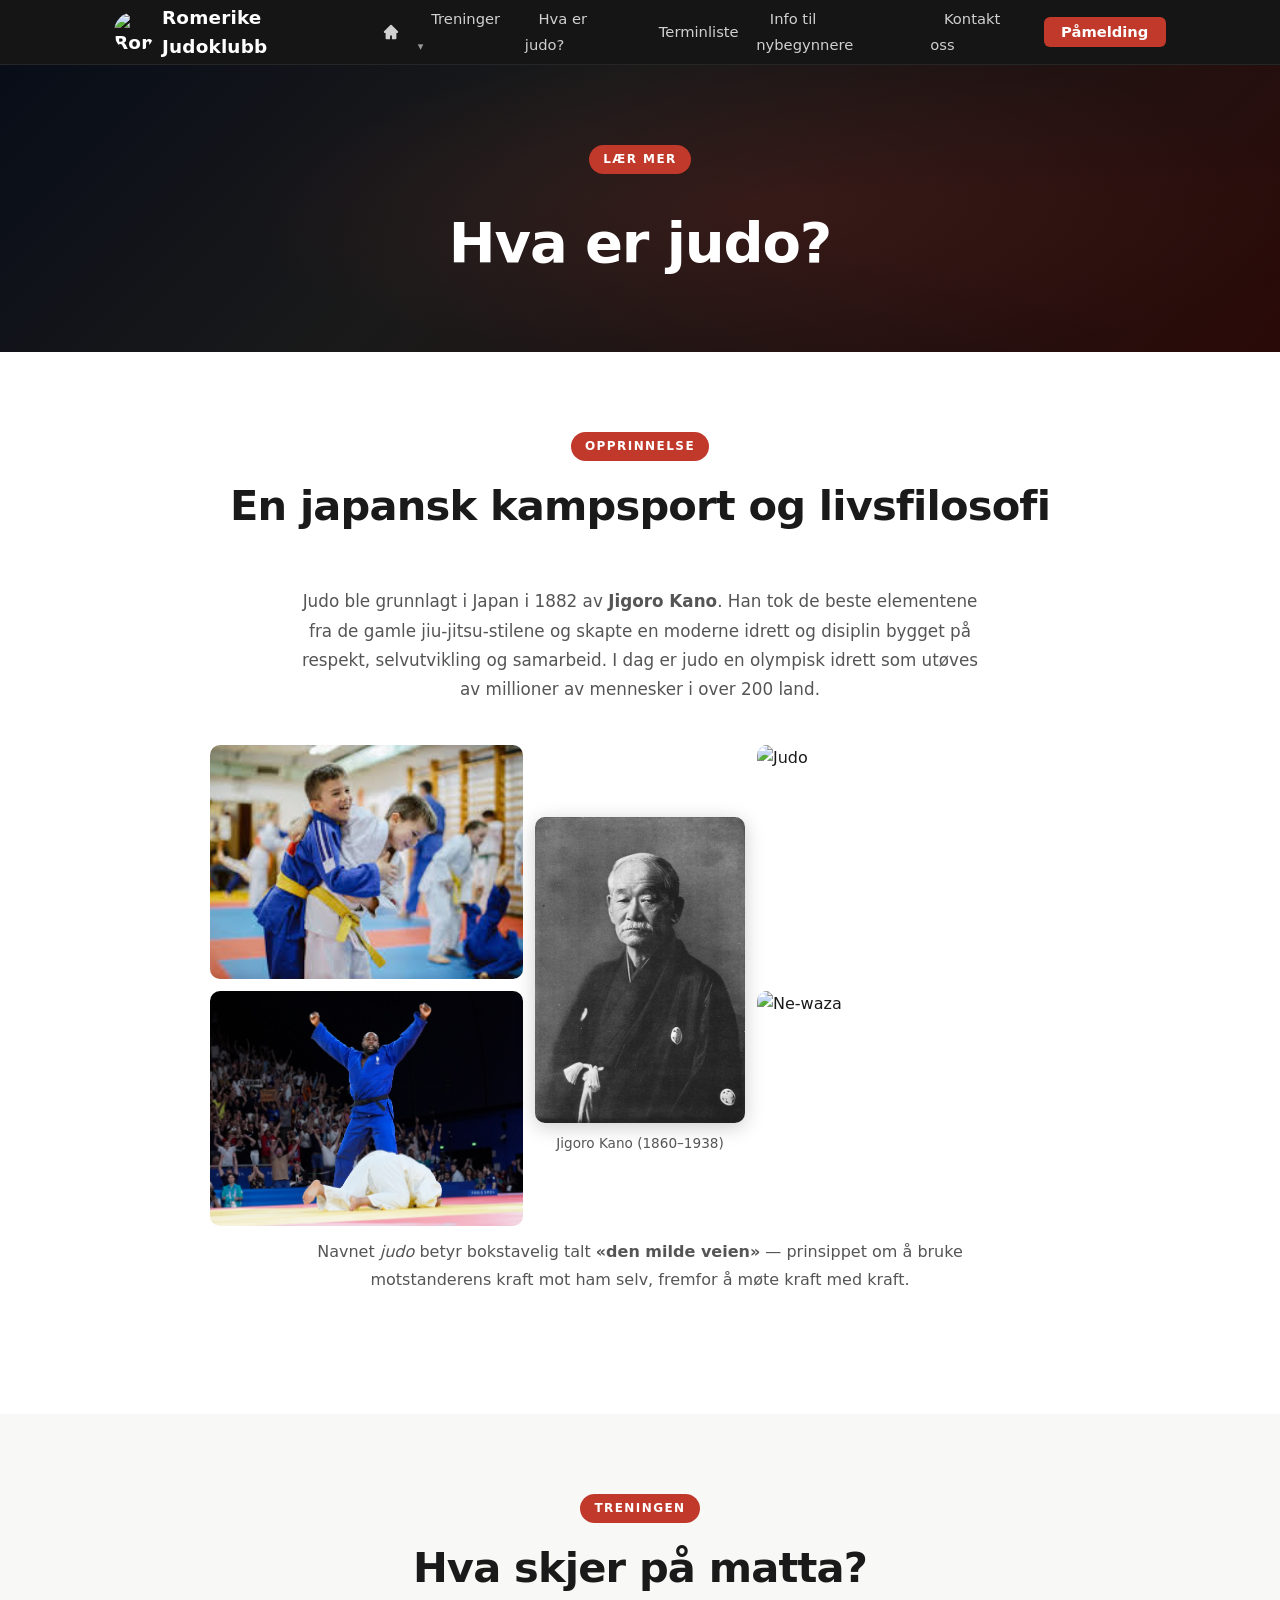
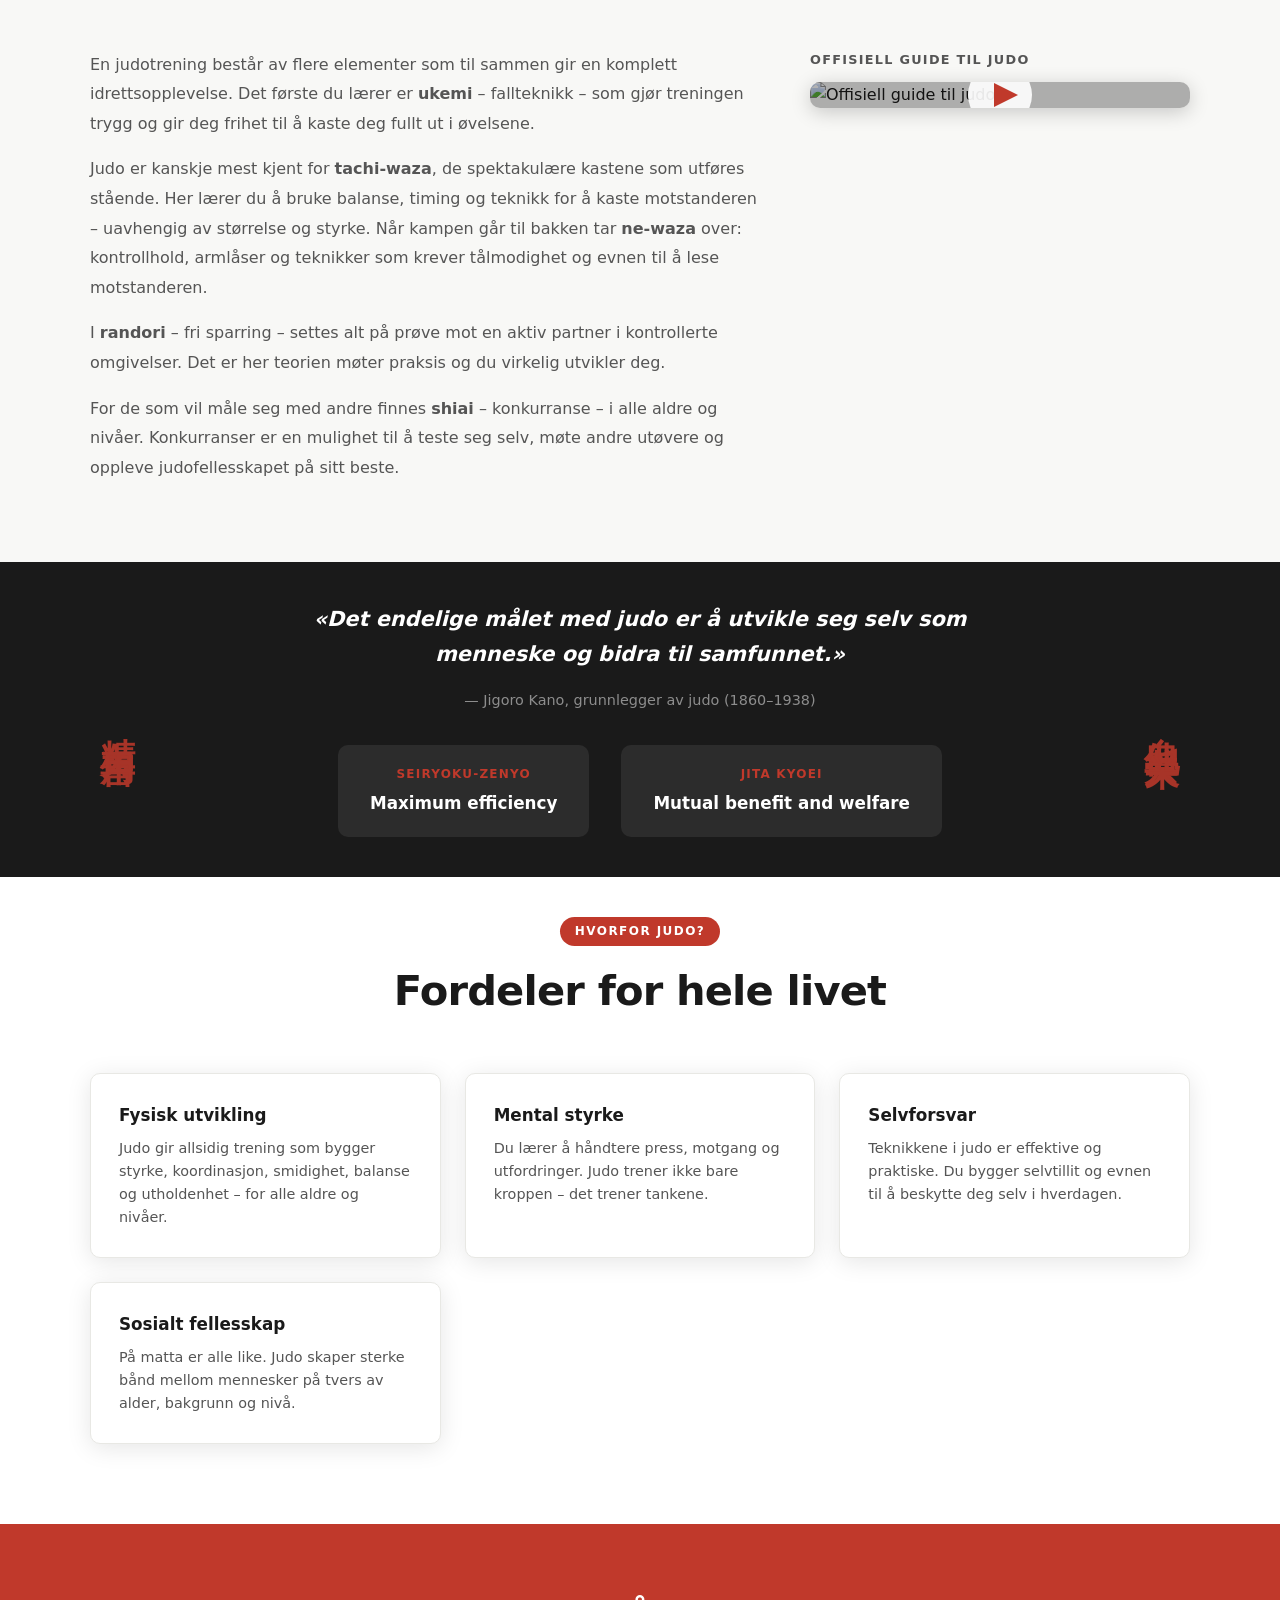
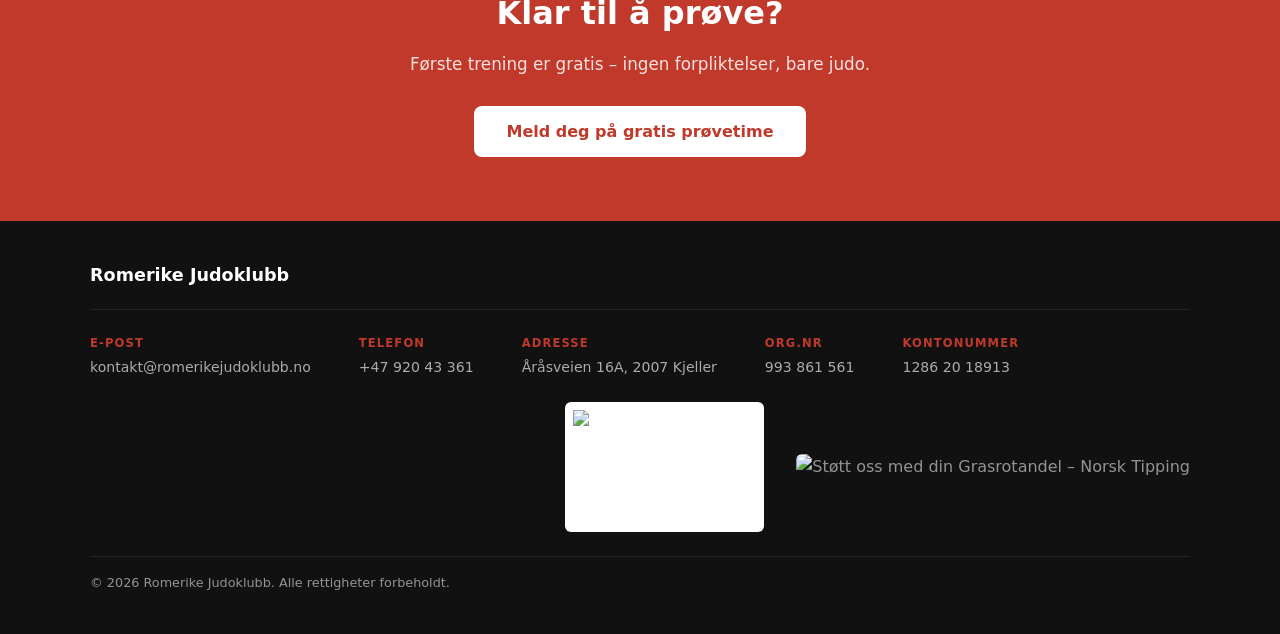
==== hva-er-judo.html @ 1fd44528 "Fjern Medlemsinfo-fane, omdøp Partioversikt til Våre partier, omdøp Shop til Info til nybegynnere" ====
<!DOCTYPE html>
<html lang="no">
<head>
  <meta charset="UTF-8" />
  <meta name="viewport" content="width=device-width, initial-scale=1.0" />
  <title>Hva er judo? – Romerike Judoklubb</title>
  <link rel="stylesheet" href="style.css" />
  <link rel="icon" href="pictures/logo.webp" type="image/webp">
  <style>
    /* ── Founder photo gallery ── */
    .founder-gallery {
      display: flex;
      gap: 12px;
      align-items: center;
      justify-content: center;
      max-width: 860px;
      margin: 0 auto 12px;
    }

    .founder-side {
      display: flex;
      flex-direction: column;
      gap: 12px;
      flex: 1;
    }

    .founder-side img {
      width: 100%;
      border-radius: var(--radius);
      object-fit: cover;
      aspect-ratio: 4/3;
      display: block;
    }

    .founder-center {
      flex: 0 0 210px;
      text-align: center;
      margin: 0;
    }

    .founder-center img {
      width: 100%;
      border-radius: var(--radius);
      box-shadow: 0 4px 20px rgba(0,0,0,0.2);
      object-fit: cover;
      display: block;
    }

    .founder-center figcaption {
      margin-top: 0.6rem;
      font-size: 0.85rem;
      color: var(--grey);
    }

    .founder-bottom {
      text-align: center;
      max-width: 860px;
      margin: 0 auto 2.5rem;
    }

    .founder-bottom img {
      width: calc(50% - 6px);
      border-radius: var(--radius);
      object-fit: cover;
      aspect-ratio: 4/3;
    }

    .founder-kano-mobile {
      display: none;
    }

    @media (max-width: 600px) {
      .founder-gallery { flex-wrap: nowrap; gap: 8px; }
      .founder-center { display: none; }
      .founder-side { flex: 1; }
      .founder-side img { aspect-ratio: 1; }
      .founder-bottom img { width: 100%; }
      .founder-kano-mobile {
        display: block;
        text-align: center;
        margin: 1.5rem auto 0;
        max-width: 260px;
      }
      .founder-kano-mobile img {
        width: 100%;
        border-radius: var(--radius);
        box-shadow: 0 4px 20px rgba(0,0,0,0.2);
        object-fit: cover;
        display: block;
      }
      .founder-kano-mobile figcaption {
        margin-top: 0.6rem;
        font-size: 0.85rem;
        color: var(--grey);
      }
    }

    /* ── Training text + video split ── */
    .training-text-split {
      display: flex;
      gap: 3rem;
      align-items: flex-start;
    }

    .training-text p {
      color: var(--grey);
      font-size: 1rem;
      line-height: 1.85;
      margin-bottom: 1rem;
    }

    .training-text p:last-child { margin-bottom: 0; }

    .training-video {
      flex: 0 0 380px;
    }

    .training-video-label {
      font-size: 0.8rem;
      font-weight: 700;
      text-transform: uppercase;
      letter-spacing: 0.1em;
      color: var(--grey);
      margin-bottom: 0.75rem;
    }

    @media (max-width: 800px) {
      .training-text-split { flex-direction: column; }
      .training-video { flex: 0 0 auto; width: 100%; }
    }

    /* ── Etymology block ── */
    .etymology {
      display: flex;
      gap: 2rem;
      justify-content: center;
      flex-wrap: wrap;
      margin: 2.5rem 0;
    }

    .etymology-card {
      background: var(--dark);
      color: var(--white);
      border-radius: var(--radius);
      padding: 2rem 2.5rem;
      text-align: center;
      flex: 1;
      min-width: 200px;
      max-width: 260px;
    }

    .etymology-kanji {
      font-size: 3.5rem;
      font-weight: 900;
      color: var(--red);
      line-height: 1;
      margin-bottom: 0.5rem;
    }

    .etymology-word {
      font-size: 1.2rem;
      font-weight: 700;
      margin-bottom: 0.25rem;
    }

    .etymology-meaning {
      color: rgba(255,255,255,0.6);
      font-size: 0.9rem;
    }

    /* ── Values grid ── */
    .values-grid {
      display: grid;
      grid-template-columns: repeat(auto-fill, minmax(200px, 1fr));
      gap: 1.25rem;
    }

    .value-card {
      background: rgba(255,255,255,0.05);
      border: 1px solid rgba(255,255,255,0.08);
      border-radius: var(--radius);
      padding: 1.5rem;
      text-align: center;
    }

    .value-icon {
      font-size: 2rem;
      margin-bottom: 0.75rem;
    }

    .value-name {
      font-size: 1rem;
      font-weight: 700;
      color: var(--white);
      margin-bottom: 0.3rem;
    }

    .value-desc {
      font-size: 0.82rem;
      color: rgba(255,255,255,0.55);
      line-height: 1.5;
    }

    /* ── Training blocks ── */
    .training-grid {
      display: grid;
      grid-template-columns: repeat(auto-fill, minmax(260px, 1fr));
      gap: 1.5rem;
    }

    .training-card {
      background: var(--white);
      border: 1px solid var(--light-grey);
      border-radius: var(--radius);
      box-shadow: var(--shadow);
      padding: 1.75rem;
    }

    .training-card h3 {
      font-size: 1.05rem;
      font-weight: 800;
      margin-bottom: 0.5rem;
      color: var(--dark);
    }

    .training-card p {
      font-size: 0.9rem;
      color: var(--grey);
      line-height: 1.6;
    }

    .training-label {
      display: inline-block;
      background: var(--red);
      color: white;
      font-size: 0.7rem;
      font-weight: 700;
      padding: 0.15rem 0.6rem;
      border-radius: 20px;
      margin-bottom: 0.75rem;
      letter-spacing: 0.05em;
      text-transform: uppercase;
    }

    /* ── Founder quote ── */
    .founder-quote {
      max-width: 720px;
      margin: 0 auto;
      text-align: center;
    }

    .founder-quote blockquote {
      font-size: 1.3rem;
      font-weight: 600;
      line-height: 1.65;
      color: var(--white);
      margin-bottom: 1rem;
      font-style: italic;
    }

    .founder-quote cite {
      color: rgba(255,255,255,0.5);
      font-size: 0.9rem;
      font-style: normal;
    }

    /* ── CTA strip ── */
    .cta-strip {
      text-align: center;
      padding: 4rem 1.5rem;
      background: var(--red);
    }

    .cta-strip h2 {
      color: var(--white);
      font-size: 2rem;
      margin-bottom: 0.75rem;
    }

    .cta-strip p {
      color: rgba(255,255,255,0.85);
      margin-bottom: 1.75rem;
      font-size: 1.05rem;
    }

    .btn-white {
      background: var(--white);
      color: var(--red);
      font-weight: 700;
      padding: 0.8rem 2rem;
      border-radius: 8px;
      font-size: 1rem;
      display: inline-block;
      transition: opacity 0.2s;
    }

    .btn-white:hover { opacity: 0.9; }

    @media (max-width: 480px) {
      .values-grid { grid-template-columns: 1fr 1fr; }
      .training-grid { grid-template-columns: 1fr; }
      .etymology-card { max-width: 100%; }
      .founder-quote blockquote { font-size: 1.1rem; }
    }
  </style>
</head>
<body>

  <!-- NAVIGATION -->
  <nav id="navbar">
    <div class="nav-inner">
      <a class="logo" href="index.html">
        <img src="pictures/logo.webp" alt="Romerike Judoklubb" class="logo-img" />
        Romerike Judoklubb
      </a>
      <button class="burger" id="burger" aria-label="Meny">&#9776;</button>
      <ul class="nav-links" id="nav-links">
        <li><a href="index.html" class="nav-home" aria-label="Hjem"><svg xmlns="http://www.w3.org/2000/svg" width="18" height="18" viewBox="0 0 20 20" fill="currentColor" aria-hidden="true"><path d="M10.707 2.293a1 1 0 0 0-1.414 0l-7 7A1 1 0 0 0 3 11h1v6a1 1 0 0 0 1 1h4v-4h2v4h4a1 1 0 0 0 1-1v-6h1a1 1 0 0 0 .707-1.707l-7-7z"/></svg><span class="nav-home-text">Hjem</span></a></li>
        <li class="dropdown">
          <a href="index.html#treninger" class="dropdown-toggle">Treninger <span class="dropdown-arrow">▾</span></a>
          <ul class="dropdown-menu">
            <li><a href="index.html#treninger">Timeplan</a></li>
            <li><a href="kurs.html">Våre partier</a></li>
            <li><a href="team.html">Våre trenere</a></li>
          </ul>
        </li>
        <li><a href="hva-er-judo.html">Hva er judo?</a></li>
        <li><a href="kalender.html">Terminliste</a></li>
        <li><a href="shop.html">Info til nybegynnere</a></li>
        <li><a href="index.html#kontakt">Kontakt oss</a></li>
        <li><a href="https://www.minidrett.no/medlemskap/20443" target="_blank" rel="noopener" class="btn-nav">Påmelding</a></li>
      </ul>
    </div>
  </nav>

  <!-- PAGE HEADER -->
  <div class="page-header">
    <span class="label">Lær mer</span>
    <h1>Hva er judo?</h1>
  </div>

  <!-- INTRO -->
  <section class="section">
    <div class="container">
      <div class="section-header">
        <span class="label">Opprinnelse</span>
        <h2>En japansk kampsport og livsfilosofi</h2>
      </div>
      <p style="max-width:680px;margin:0 auto 2.5rem;text-align:center;color:var(--grey);font-size:1.05rem;line-height:1.75">
        Judo ble grunnlagt i Japan i 1882 av <strong>Jigoro Kano</strong>. Han tok de beste elementene fra de gamle jiu-jitsu-stilene og skapte en moderne idrett og disiplin bygget på respekt, selvutvikling og samarbeid. I dag er judo en olympisk idrett som utøves av millioner av mennesker i over 200 land.
      </p>
      <div class="founder-gallery">
        <div class="founder-side">
          <img src="pictures/kids judo.jpg" alt="Kids judo" />
          <img src="pictures/Riner celebrating.jpg" alt="Riner celebrating" />
        </div>
        <figure class="founder-center">
          <img src="pictures/Portrait_of_late_Mr._Kano.jpg" alt="Jigoro Kano" />
          <figcaption>Jigoro Kano (1860–1938)</figcaption>
        </figure>
        <div class="founder-side">
          <img src="pictures/original.jpg" alt="Judo" />
          <img src="pictures/woman newaza.jpg" alt="Ne-waza" />
        </div>
      </div>


      <p style="max-width:680px;margin:0 auto 2.5rem;text-align:center;color:var(--grey);line-height:1.75">
        Navnet <em>judo</em> betyr bokstavelig talt <strong>«den milde veien»</strong> — prinsippet om å bruke motstanderens kraft mot ham selv, fremfor å møte kraft med kraft.
      </p>

      <figure class="founder-kano-mobile">
        <img src="pictures/Portrait_of_late_Mr._Kano.jpg" alt="Jigoro Kano" />
        <figcaption>Jigoro Kano (1860–1938)</figcaption>
      </figure>

    </div>
  </section>

  <!-- WHAT HAPPENS IN TRAINING -->
  <section class="section" style="background:var(--off-white,#f8f8f8)">
    <div class="container">
      <div class="section-header">
        <span class="label">Treningen</span>
        <h2>Hva skjer på matta?</h2>
      </div>
      <div class="training-text-split">
        <div class="training-text">
          <p>En judotrening består av flere elementer som til sammen gir en komplett idrettsopplevelse. Det første du lærer er <strong>ukemi</strong> – fallteknikk – som gjør treningen trygg og gir deg frihet til å kaste deg fullt ut i øvelsene.</p>
          <p>Judo er kanskje mest kjent for <strong>tachi-waza</strong>, de spektakulære kastene som utføres stående. Her lærer du å bruke balanse, timing og teknikk for å kaste motstanderen – uavhengig av størrelse og styrke. Når kampen går til bakken tar <strong>ne-waza</strong> over: kontrollhold, armlåser og teknikker som krever tålmodighet og evnen til å lese motstanderen.</p>
          <p>I <strong>randori</strong> – fri sparring – settes alt på prøve mot en aktiv partner i kontrollerte omgivelser. Det er her teorien møter praksis og du virkelig utvikler deg.</p>
          <p>For de som vil måle seg med andre finnes <strong>shiai</strong> – konkurranse – i alle aldre og nivåer. Konkurranser er en mulighet til å teste seg selv, møte andre utøvere og oppleve judofellesskapet på sitt beste.</p>
        </div>
        <div class="training-video">
          <p class="training-video-label">Offisiell guide til judo</p>
          <a href="https://youtu.be/pgfKasoI5yc?si=udXyjwF_jrz9IgHr" target="_blank" rel="noopener"
             style="display:block;position:relative;border-radius:var(--radius);overflow:hidden;box-shadow:0 4px 20px rgba(0,0,0,0.2);">
            <img src="https://img.youtube.com/vi/pgfKasoI5yc/maxresdefault.jpg" alt="Offisiell guide til judo"
                 style="width:100%;display:block;" />
            <span style="position:absolute;inset:0;display:flex;align-items:center;justify-content:center;background:rgba(0,0,0,0.3);">
              <svg width="64" height="64" viewBox="0 0 64 64" fill="none" xmlns="http://www.w3.org/2000/svg">
                <circle cx="32" cy="32" r="32" fill="rgba(255,255,255,0.9)"/>
                <polygon points="26,20 50,32 26,44" fill="#c0392b"/>
              </svg>
            </span>
          </a>
        </div>
      </div>
    </div>
  </section>


  <!-- FOUNDER QUOTE -->
  <section class="section" style="padding: 2.5rem 1.5rem; background: var(--dark);">
    <div class="container">
      <div style="display:flex;align-items:center;gap:2.5rem;justify-content:center;">
        <div style="writing-mode:vertical-rl;font-size:2.2rem;font-weight:900;color:var(--red);letter-spacing:0.15em;opacity:0.85;">精力善用</div>
        <div class="founder-quote">
          <blockquote>
            «Det endelige målet med judo er å utvikle seg selv som menneske og bidra til samfunnet.»
          </blockquote>
          <cite>— Jigoro Kano, grunnlegger av judo (1860–1938)</cite>
          <div style="display:flex;gap:2rem;justify-content:center;flex-wrap:wrap;margin-top:2rem;">
            <div style="background:rgba(255,255,255,0.08);border-radius:var(--radius);padding:1.25rem 2rem;text-align:center;">
              <div style="color:var(--red);font-size:0.75rem;font-weight:700;text-transform:uppercase;letter-spacing:0.1em;margin-bottom:0.4rem;">Seiryoku-Zenyo</div>
              <div style="color:var(--white);font-size:1.05rem;font-weight:700;">Maximum efficiency</div>
            </div>
            <div style="background:rgba(255,255,255,0.08);border-radius:var(--radius);padding:1.25rem 2rem;text-align:center;">
              <div style="color:var(--red);font-size:0.75rem;font-weight:700;text-transform:uppercase;letter-spacing:0.1em;margin-bottom:0.4rem;">Jita Kyoei</div>
              <div style="color:var(--white);font-size:1.05rem;font-weight:700;">Mutual benefit and welfare</div>
            </div>
          </div>
        </div>
        <div style="writing-mode:vertical-lr;font-size:2.2rem;font-weight:900;color:var(--red);letter-spacing:0.15em;opacity:0.85;">自他共栄</div>
      </div>
    </div>
  </section>

  <!-- BENEFITS -->
  <section class="section" style="padding-top: 2.5rem;">
    <div class="container">
      <div class="section-header">
        <span class="label">Hvorfor judo?</span>
        <h2>Fordeler for hele livet</h2>
      </div>
      <div class="training-grid">
        <div class="training-card">
          <h3>Fysisk utvikling</h3>
          <p>Judo gir allsidig trening som bygger styrke, koordinasjon, smidighet, balanse og utholdenhet – for alle aldre og nivåer.</p>
        </div>
        <div class="training-card">
          <h3>Mental styrke</h3>
          <p>Du lærer å håndtere press, motgang og utfordringer. Judo trener ikke bare kroppen – det trener tankene.</p>
        </div>
        <div class="training-card">
          <h3>Selvforsvar</h3>
          <p>Teknikkene i judo er effektive og praktiske. Du bygger selvtillit og evnen til å beskytte deg selv i hverdagen.</p>
        </div>
        <div class="training-card">
          <h3>Sosialt fellesskap</h3>
          <p>På matta er alle like. Judo skaper sterke bånd mellom mennesker på tvers av alder, bakgrunn og nivå.</p>
        </div>
      </div>
    </div>
  </section>

  <!-- CTA -->
  <div class="cta-strip">
    <h2>Klar til å prøve?</h2>
    <p>Første trening er gratis – ingen forpliktelser, bare judo.</p>
    <a href="signup.html" class="btn-white">Meld deg på gratis prøvetime</a>
  </div>

  <!-- FOOTER -->
  <footer>
    <div class="container footer-inner">
      <div class="footer-top">
        <div class="footer-logo">Romerike Judoklubb</div>
      </div>
      <div class="footer-contact">
        <div class="footer-contact-item">
          <span class="footer-contact-label">E-post</span>
          <a href="mailto:kontakt@romerikejudoklubb.no">kontakt@romerikejudoklubb.no</a>
        </div>
        <div class="footer-contact-item">
          <span class="footer-contact-label">Telefon</span>
          <a href="tel:+4792043361">+47 920 43 361</a>
        </div>
        <div class="footer-contact-item">
          <span class="footer-contact-label">Adresse</span>
          <span>Åråsveien 16A, 2007 Kjeller</span>
        </div>
        <div class="footer-contact-item">
          <span class="footer-contact-label">Org.nr</span>
          <span>993 861 561</span>
        </div>
        <div class="footer-contact-item">
          <span class="footer-contact-label">Kontonummer</span>
          <span>1286 20 18913</span>
        </div>
      </div>
      <div class="footer-logos">
        <a href="https://www.judo.no/" target="_blank" rel="noopener">
          <img src="pictures/NJF-logo.jpg" alt="Norges Judo Forbund" class="footer-njf-logo" />
        </a>
        <a href="https://www.norsk-tipping.no/grasrotandelen/din-mottaker/993861561" target="_blank" rel="noopener" class="footer-grasrot">
          <img src="pictures/Grasrot+Plakat+Liggende.webp" alt="Støtt oss med din Grasrotandel – Norsk Tipping" />
        </a>
      </div>
      <p class="footer-copy">&copy; 2026 Romerike Judoklubb. Alle rettigheter forbeholdt.</p>
    </div>
  </footer>

  <script src="script.js"></script>
</body>
</html>
---- style.css ----
/* ===== RESET & BASE ===== */
*, *::before, *::after { box-sizing: border-box; margin: 0; padding: 0; }

:root {
  --red:    #c0392b;
  --red-dk: #96281b;
  --white:  #ffffff;
  --off-white: #f8f8f6;
  --dark:   #1a1a1a;
  --dark2:  #111111;
  --grey:   #555555;
  --light-grey: #e8e8e4;
  --radius: 10px;
  --shadow: 0 4px 24px rgba(0,0,0,0.10);
}

html {
  scroll-behavior: smooth;
  overflow-x: clip;
  width: 100%;
}

body {
  font-family: 'Segoe UI', system-ui, sans-serif;
  color: var(--dark);
  background: var(--white);
  line-height: 1.6;
  overflow-x: clip;
  width: 100%;
}

a { color: inherit; text-decoration: none; }
img { max-width: 100%; }

/* ===== NAVBAR ===== */
#navbar {
  position: sticky;
  top: 0;
  z-index: 100;
  background: rgba(17, 17, 17, 0.98);
  border-bottom: 1px solid rgba(255,255,255,0.07);
}

.nav-inner {
  max-width: 1100px; margin: 0 auto;
  display: flex; align-items: center; justify-content: space-between;
  padding: 0 1.5rem; height: 64px;
}

.logo {
  color: var(--white); font-weight: 700; font-size: 1.15rem;
  display: flex; align-items: center; gap: 0.5rem;
  letter-spacing: 0.01em;
}

.logo-icon { color: var(--red); font-size: 0.7rem; }

.logo-img { height: 40px; width: 40px; object-fit: contain; border-radius: 50%; }

.nav-links {
  display: flex; align-items: center; gap: 0.25rem;
  list-style: none;
}

.nav-links a {
  color: rgba(255,255,255,0.8); padding: 0.4rem 0.85rem;
  border-radius: 6px; font-size: 0.92rem; transition: color 0.2s;
}

.nav-links a:hover { color: var(--white); }

.dropdown { position: relative; }

.dropdown-arrow { font-size: 0.7rem; opacity: 0.7; }

.dropdown-menu {
  display: none;
  position: absolute;
  top: 100%;
  left: 0;
  background: rgba(17,17,17,0.98);
  border: 1px solid rgba(255,255,255,0.08);
  border-radius: 8px;
  padding: 0.4rem 0;
  padding-top: 12px;
  min-width: 160px;
  list-style: none;
  z-index: 200;
  box-shadow: 0 8px 24px rgba(0,0,0,0.4);
}

.dropdown:hover .dropdown-menu { display: block; }

.dropdown-menu a {
  display: block;
  padding: 0.5rem 1rem;
  color: rgba(255,255,255,0.8);
  font-size: 0.9rem;
  white-space: nowrap;
  border-radius: 0;
}

.dropdown-menu a:hover {
  color: var(--white);
  background: rgba(255,255,255,0.06);
}

.nav-home { display: flex !important; align-items: center; gap: 0.4rem; }
.nav-home svg { flex-shrink: 0; }
.nav-home-text { display: none; }

.btn-nav {
  background: var(--red) !important; color: var(--white) !important;
  padding: 0.4rem 1.1rem !important; border-radius: 6px !important;
  font-weight: 600 !important;
}

.btn-nav:hover { background: var(--red-dk) !important; }

.burger {
  display: none; background: none; border: none;
  color: white; font-size: 1.5rem; cursor: pointer;
}

/* ===== BUTTONS ===== */
.btn {
  display: inline-block; padding: 0.75rem 1.8rem;
  border-radius: 8px; font-weight: 600; font-size: 1rem;
  cursor: pointer; transition: all 0.2s;
}

.btn-primary {
  background: var(--red); color: var(--white);
}
.btn-primary:hover { background: var(--red-dk); transform: translateY(-1px); }

.btn-outline {
  background: transparent; color: var(--white);
  border: 2px solid rgba(255,255,255,0.7);
}
.btn-outline:hover { border-color: white; background: rgba(255,255,255,0.08); }

.btn-outline-red {
  background: transparent; color: var(--red);
  border: 2px solid var(--red);
}
.btn-outline-red:hover { background: var(--red); color: var(--white); }

/* ===== HERO ===== */
#hero {
  position: relative;
  min-height: 100vh;
  display: flex; align-items: center; justify-content: center;
  background: #080d18;
  overflow: hidden;
}

.hero-bg {
  position: absolute; inset: 0;
  width: 100%; height: 100%;
  object-fit: cover; object-position: center top;
  z-index: 0;
}

.hero-overlay {
  position: absolute; inset: 0;
  background: linear-gradient(to bottom, rgba(0,0,0,0.35) 0%, rgba(0,0,0,0.6) 100%);
  z-index: 1;
}

.hero-content {
  position: relative; z-index: 3;
  text-align: center;
  padding: 2rem 1.5rem;
  max-width: 700px;
}

.hero-sub {
  color: var(--red); font-size: 0.95rem; font-weight: 600;
  letter-spacing: 0.15em; text-transform: uppercase; margin-bottom: 0.75rem;
}

.hero-content h1 {
  font-size: clamp(2.8rem, 7vw, 5.5rem);
  font-weight: 900; color: var(--white);
  line-height: 1.05; margin-bottom: 1.25rem;
  letter-spacing: -0.02em;
}

.hero-desc {
  color: rgba(255,255,255,0.75); font-size: 1.1rem;
  margin-bottom: 2.25rem; line-height: 1.7;
}

.hero-btns { display: flex; gap: 1rem; justify-content: center; flex-wrap: wrap; }

.hero-scroll {
  position: absolute; bottom: 2rem; left: 50%; transform: translateX(-50%);
  color: rgba(255,255,255,0.3); font-size: 1.4rem;
  animation: bounce 2s infinite;
}

@keyframes bounce {
  0%, 100% { transform: translateX(-50%) translateY(0); }
  50% { transform: translateX(-50%) translateY(8px); }
}

/* ===== SECTION BASE ===== */
.section { padding: 5rem 1.5rem; }
.section-dark { background: var(--off-white); }

.container { max-width: 1100px; margin: 0 auto; }
.container-wide { max-width: 1400px; margin: 0 auto; }

.section-header {
  text-align: center; margin-bottom: 3rem;
}

.label {
  display: inline-block;
  background: var(--red); color: white;
  font-size: 0.75rem; font-weight: 700;
  letter-spacing: 0.12em; text-transform: uppercase;
  padding: 0.3rem 0.9rem; border-radius: 20px;
  margin-bottom: 0.75rem;
}

.section-header h2 {
  font-size: clamp(1.8rem, 4vw, 2.6rem);
  font-weight: 800; letter-spacing: -0.02em;
}

/* ===== ABOUT ===== */
.about-grid {
  display: grid; grid-template-columns: 1fr 1fr; gap: 4rem;
  align-items: start;
}

.about-text p { color: var(--grey); margin-bottom: 1rem; }

.checkmarks { list-style: none; margin-top: 1.25rem; }
.checkmarks li {
  padding: 0.35rem 0; padding-left: 1.6rem; position: relative;
  color: var(--dark); font-weight: 500;
}
.checkmarks li::before {
  content: '✓'; position: absolute; left: 0;
  color: var(--red); font-weight: 700;
}

.about-stats {
  display: grid; grid-template-columns: 1fr 1fr; gap: 1.25rem;
}

.stat {
  background: var(--off-white); border-radius: var(--radius);
  padding: 1.5rem 1.25rem; text-align: center;
  border: 1px solid var(--light-grey);
}

.stat-num {
  display: block; font-size: 2.4rem; font-weight: 900;
  color: var(--red); line-height: 1;
}

.stat-label {
  display: block; font-size: 0.82rem; color: var(--grey);
  margin-top: 0.4rem; font-weight: 500;
}

/* ===== SCHEDULE ===== */
.schedule {
  display: grid;
  grid-template-columns: repeat(7, 1fr);
  gap: 1.25rem;
  overflow-x: auto;
  padding-bottom: 0.5rem;
}

.schedule-card {
  min-width: 130px;
}

.schedule-card {
  background: var(--white); border-radius: var(--radius);
  box-shadow: var(--shadow); overflow: hidden;
  border: 1px solid var(--light-grey);
}

.day {
  background: var(--dark2); color: var(--white);
  padding: 0.75rem 1.1rem; font-weight: 700; font-size: 0.95rem;
  letter-spacing: 0.03em;
}

.sessions { padding: 0.75rem 1.1rem; display: flex; flex-direction: column; gap: 0.75rem; }

.session { border-left: 3px solid var(--red); padding-left: 0.75rem; }

.time {
  display: block; font-size: 0.78rem; color: var(--grey);
  font-weight: 600; margin-bottom: 0.15rem;
}

.class-name { font-size: 0.88rem; font-weight: 600; }

/* ===== CARDS ===== */
.cards {
  display: grid; grid-template-columns: repeat(auto-fill, minmax(230px, 1fr));
  gap: 1.5rem;
}

.card {
  background: var(--white); border: 1px solid var(--light-grey);
  border-radius: var(--radius); padding: 2rem 1.5rem;
  box-shadow: var(--shadow); transition: transform 0.2s, box-shadow 0.2s;
  text-align: center;
}

.card:hover { transform: translateY(-4px); box-shadow: 0 8px 32px rgba(0,0,0,0.13); }

.card-icon { font-size: 2.2rem; margin-bottom: 0.75rem; }
.card h3 { font-size: 1.15rem; font-weight: 700; margin-bottom: 0.25rem; }
.card-age {
  display: inline-block; background: var(--red); color: white;
  font-size: 0.72rem; font-weight: 700; padding: 0.2rem 0.7rem;
  border-radius: 20px; margin-bottom: 0.75rem;
}
.card p { color: var(--grey); font-size: 0.9rem; line-height: 1.6; }

/* ===== NEWS ===== */
.news-grid {
  display: grid; grid-template-columns: repeat(auto-fill, minmax(280px, 1fr));
  gap: 1.5rem;
}

.news-card {
  background: var(--white); border-radius: var(--radius);
  padding: 1.75rem; box-shadow: var(--shadow);
  border: 1px solid var(--light-grey); transition: transform 0.2s;
}
.news-card:hover { transform: translateY(-3px); }

.news-date {
  font-size: 0.75rem; font-weight: 700; color: var(--red);
  text-transform: uppercase; letter-spacing: 0.1em; margin-bottom: 0.5rem;
}

.news-card h3 { font-size: 1.05rem; font-weight: 700; margin-bottom: 0.6rem; }
.news-card p { color: var(--grey); font-size: 0.9rem; margin-bottom: 1rem; }
.news-link { color: var(--red); font-weight: 600; font-size: 0.88rem; }
.news-link:hover { text-decoration: underline; }

/* ===== CONTACT ===== */
.contact-grid {
  display: grid; grid-template-columns: 1fr 1.4fr; gap: 4rem;
  align-items: start;
}

.contact-grid--form-only {
  grid-template-columns: 1fr;
  max-width: 600px;
  margin: 0 auto;
}

.contact-item {
  display: flex; gap: 1rem; align-items: flex-start;
  margin-bottom: 1.75rem;
}

.contact-icon { font-size: 1.4rem; flex-shrink: 0; margin-top: 0.1rem; }

.contact-item strong { display: block; font-weight: 700; margin-bottom: 0.2rem; }
.contact-item p, .contact-item a { color: var(--grey); font-size: 0.95rem; }
.contact-item a:hover { color: var(--red); }

.contact-form { display: flex; flex-direction: column; gap: 1.1rem; }

.form-group { display: flex; flex-direction: column; gap: 0.35rem; }

.form-group label { font-weight: 600; font-size: 0.88rem; }

.form-group input,
.form-group textarea {
  border: 1.5px solid var(--light-grey); border-radius: 8px;
  padding: 0.7rem 1rem; font-size: 0.95rem; font-family: inherit;
  transition: border-color 0.2s; background: var(--white);
  resize: vertical;
}

.form-group input:focus,
.form-group textarea:focus {
  outline: none; border-color: var(--red);
  box-shadow: 0 0 0 3px rgba(192,57,43,0.1);
}

.form-success {
  display: none; color: #2e7d32; font-weight: 600; font-size: 0.92rem;
}

/* ===== FOOTER ===== */
footer {
  background: var(--dark2); color: rgba(255,255,255,0.55);
  padding: 2.5rem 1.5rem;
}

.footer-inner {
  display: flex; flex-direction: column;
  gap: 1.5rem;
}

.footer-top {
  display: flex; align-items: center; justify-content: space-between;
  flex-wrap: wrap; gap: 1rem;
  padding-bottom: 1.25rem;
  border-bottom: 1px solid rgba(255,255,255,0.08);
}

.footer-logo {
  color: var(--white); font-weight: 800; font-size: 1.1rem;
}

.footer-links { display: flex; gap: 1.5rem; flex-wrap: wrap; }
.footer-links a { font-size: 0.88rem; transition: color 0.2s; }
.footer-links a:hover { color: var(--white); }

.footer-contact {
  display: flex; flex-wrap: wrap; gap: 1.25rem 3rem;
}

.footer-contact-item {
  display: flex; flex-direction: column; gap: 0.2rem;
}

.footer-contact-label {
  font-size: 0.72rem; font-weight: 700; text-transform: uppercase;
  letter-spacing: 0.1em; color: var(--red);
}

.footer-contact-item a,
.footer-contact-item span:not(.footer-contact-label) {
  font-size: 0.88rem; color: rgba(255,255,255,0.65);
}

.footer-contact-item a:hover { color: var(--white); }

.footer-logos {
  display: flex;
  flex-direction: row;
  align-items: center;
  gap: 2rem;
  flex-wrap: wrap;
  margin-left: auto;
}

.footer-grasrot {
  display: block;
  max-width: min(480px, 100%);
  border-radius: 6px;
  overflow: hidden;
  transition: opacity 0.2s;
}
.footer-grasrot:hover { opacity: 0.85; }
.footer-grasrot img { width: 100%; display: block; }

.footer-njf-logo {
  display: block;
  height: 130px;
  width: auto;
  border-radius: 6px;
  flex-shrink: 0;
  background: white;
  padding: 8px;
}

@media (max-width: 768px) {
  .footer-logos { flex-direction: column; align-items: flex-start; margin-left: 0; }
}

.footer-copy {
  font-size: 0.8rem;
  padding-top: 1rem;
  border-top: 1px solid rgba(255,255,255,0.08);
}


/* ===== ABOUT IMAGE ===== */
.about-img-wrap {
  position: relative; border-radius: var(--radius); overflow: hidden;
  grid-row: 1 / 3;
}

.about-btns {
  display: flex; flex-direction: column; gap: 0.75rem; align-self: start;
}

.about-img-placeholder {
  width: 100%; aspect-ratio: 4/3;
  background: linear-gradient(135deg, #1a1a1a, #2d2d2d);
  border-radius: var(--radius); overflow: hidden;
  position: relative; display: flex; align-items: center; justify-content: center;
}

.about-img {
  position: absolute; inset: 0; width: 100%; height: 100%;
  object-fit: cover; object-position: center;
  border-radius: var(--radius);
}

.about-img[src=""] { display: none; }

.about-stats-overlay {
  display: grid; grid-template-columns: 1fr 1fr; gap: 1px;
  margin-top: 1.25rem;
}

.about-stats-overlay .stat {
  background: var(--dark); color: white;
  border-radius: 0; padding: 1.25rem 1rem; text-align: center;
  border: none;
}

.about-stats-overlay .stat:first-child { border-radius: var(--radius) 0 0 var(--radius); }
.about-stats-overlay .stat:last-child  { border-radius: 0 var(--radius) var(--radius) 0; }

.about-stats-overlay .stat-num { color: var(--red); }
.about-stats-overlay .stat-label { color: rgba(255,255,255,0.6); }

/* ===== GALLERY ===== */
.gallery {
  display: grid;
  grid-template-columns: 2fr 1fr 1fr;
  grid-template-rows: 260px 260px;
  gap: 10px;
}

.gallery-item {
  position: relative; overflow: hidden; border-radius: var(--radius);
  background: linear-gradient(135deg, #1a1a1a, #2d2d2d);
  display: flex; align-items: center; justify-content: center;
  cursor: pointer;
}

.gallery-item img {
  position: absolute; inset: 0; width: 100%; height: 100%;
  object-fit: cover; object-position: center;
  transition: transform 0.4s ease;
}

.gallery-item img[src=""] { display: none; }

.gallery-item:hover img { transform: scale(1.06); }

.gallery-large {
  grid-row: 1 / 3;
}

/* ===== IMG HINT (shown when no image) ===== */
.img-hint {
  position: relative; z-index: 1;
  color: rgba(255,255,255,0.4); font-size: 0.82rem; font-weight: 500;
  pointer-events: none; text-align: center; padding: 0.5rem;
}



/* ===== SUB-PAGE HEADER ===== */
.page-header {
  background: linear-gradient(135deg, #080d18 0%, #1a1a1a 40%, #2a0a08 100%);
  padding: 5rem 1.5rem 4rem;
  text-align: center;
  position: relative;
}

.page-header::before {
  content: '';
  position: absolute; inset: 0;
  background: radial-gradient(ellipse 60% 80% at 60% 50%, rgba(192,57,43,0.15) 0%, transparent 70%);
}

.page-header .label,
.page-header h1 { position: relative; z-index: 1; }

.page-header h1 {
  font-size: clamp(2rem, 5vw, 3.5rem);
  font-weight: 900; color: var(--white);
  letter-spacing: -0.02em; margin-top: 0.75rem;
}

/* ===== ANIMATIONS ===== */
.fade-in {
  opacity: 0; transform: translateY(20px);
  transition: opacity 0.5s ease, transform 0.5s ease;
}
.fade-in.visible { opacity: 1; transform: translateY(0); }

/* ===== RESPONSIVE ===== */
@media (max-width: 768px) {
  .section { padding-left: 0; padding-right: 0; }
  .container { padding: 0 1.5rem; }
  .about-grid { grid-template-columns: 1fr; gap: 2.5rem; }
  .about-img-wrap { grid-row: auto; }
  .contact-grid { grid-template-columns: 1fr; gap: 2.5rem; }
  .gallery {
    grid-template-columns: 1fr 1fr;
    grid-template-rows: 180px 180px 180px;
  }
  .gallery-large { grid-row: auto; }

  .nav-links {
    display: none; flex-direction: column;
    position: absolute; top: 64px; left: 0; right: 0;
    background: rgba(17,17,17,0.98);
    padding: 1rem 1.5rem 1.5rem;
    gap: 0.25rem;
  }

  .nav-links.open { display: flex; }
  .nav-links a { display: block; padding: 0.6rem 0.85rem; }
  .burger { display: block; }
  .nav-home-text { display: inline; }

  .dropdown-menu {
    display: none;
    position: static;
    background: transparent;
    border: none;
    box-shadow: none;
    padding: 0;
    text-align: center;
  }
  .dropdown:hover .dropdown-menu { display: none; }
  .dropdown.open .dropdown-menu { display: block; }
  .dropdown-menu a { font-size: 0.88rem; opacity: 0.85; }
  .dropdown-toggle { text-align: center; width: 100%; }
}

@media (max-width: 768px) {
  .hero-content { padding: 2rem 1.5rem; }
}

@media (max-width: 480px) {
  .about-stats { grid-template-columns: 1fr 1fr; }
  .hero-btns { flex-direction: column; align-items: center; }
}
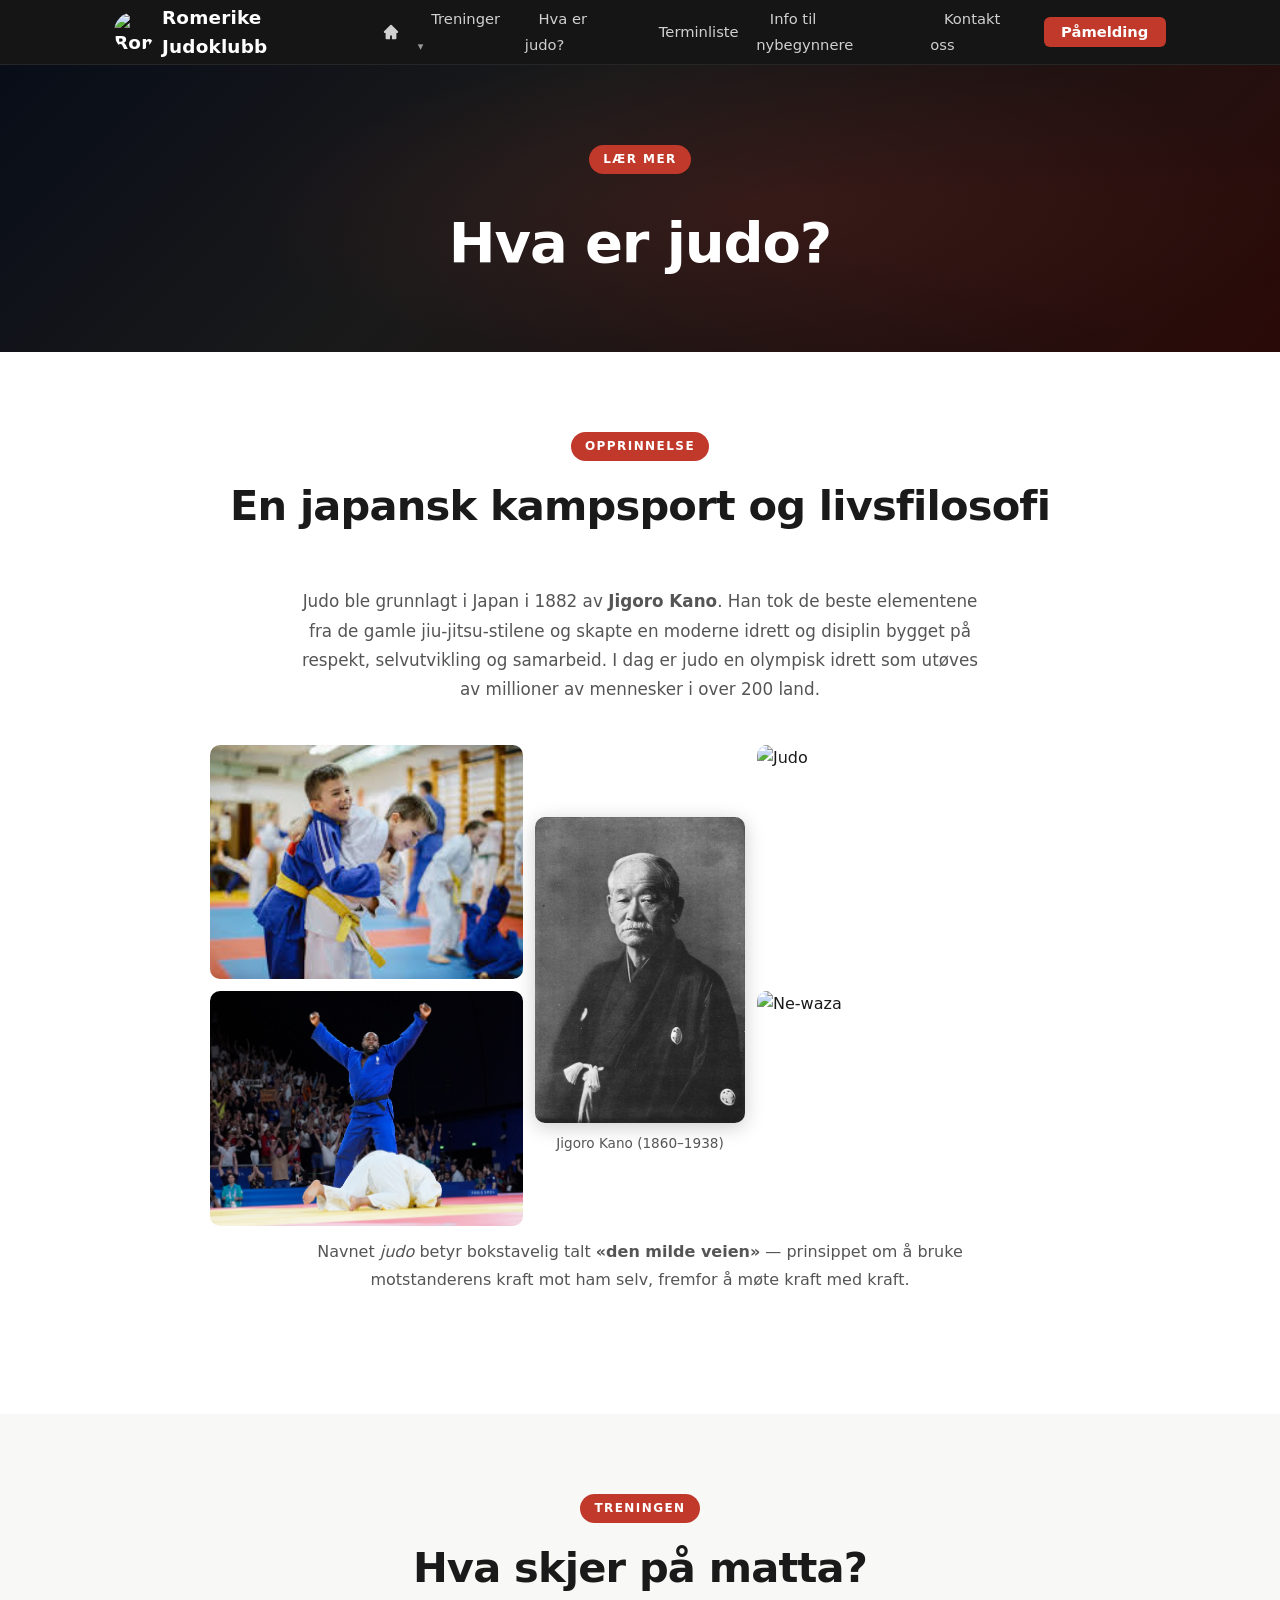
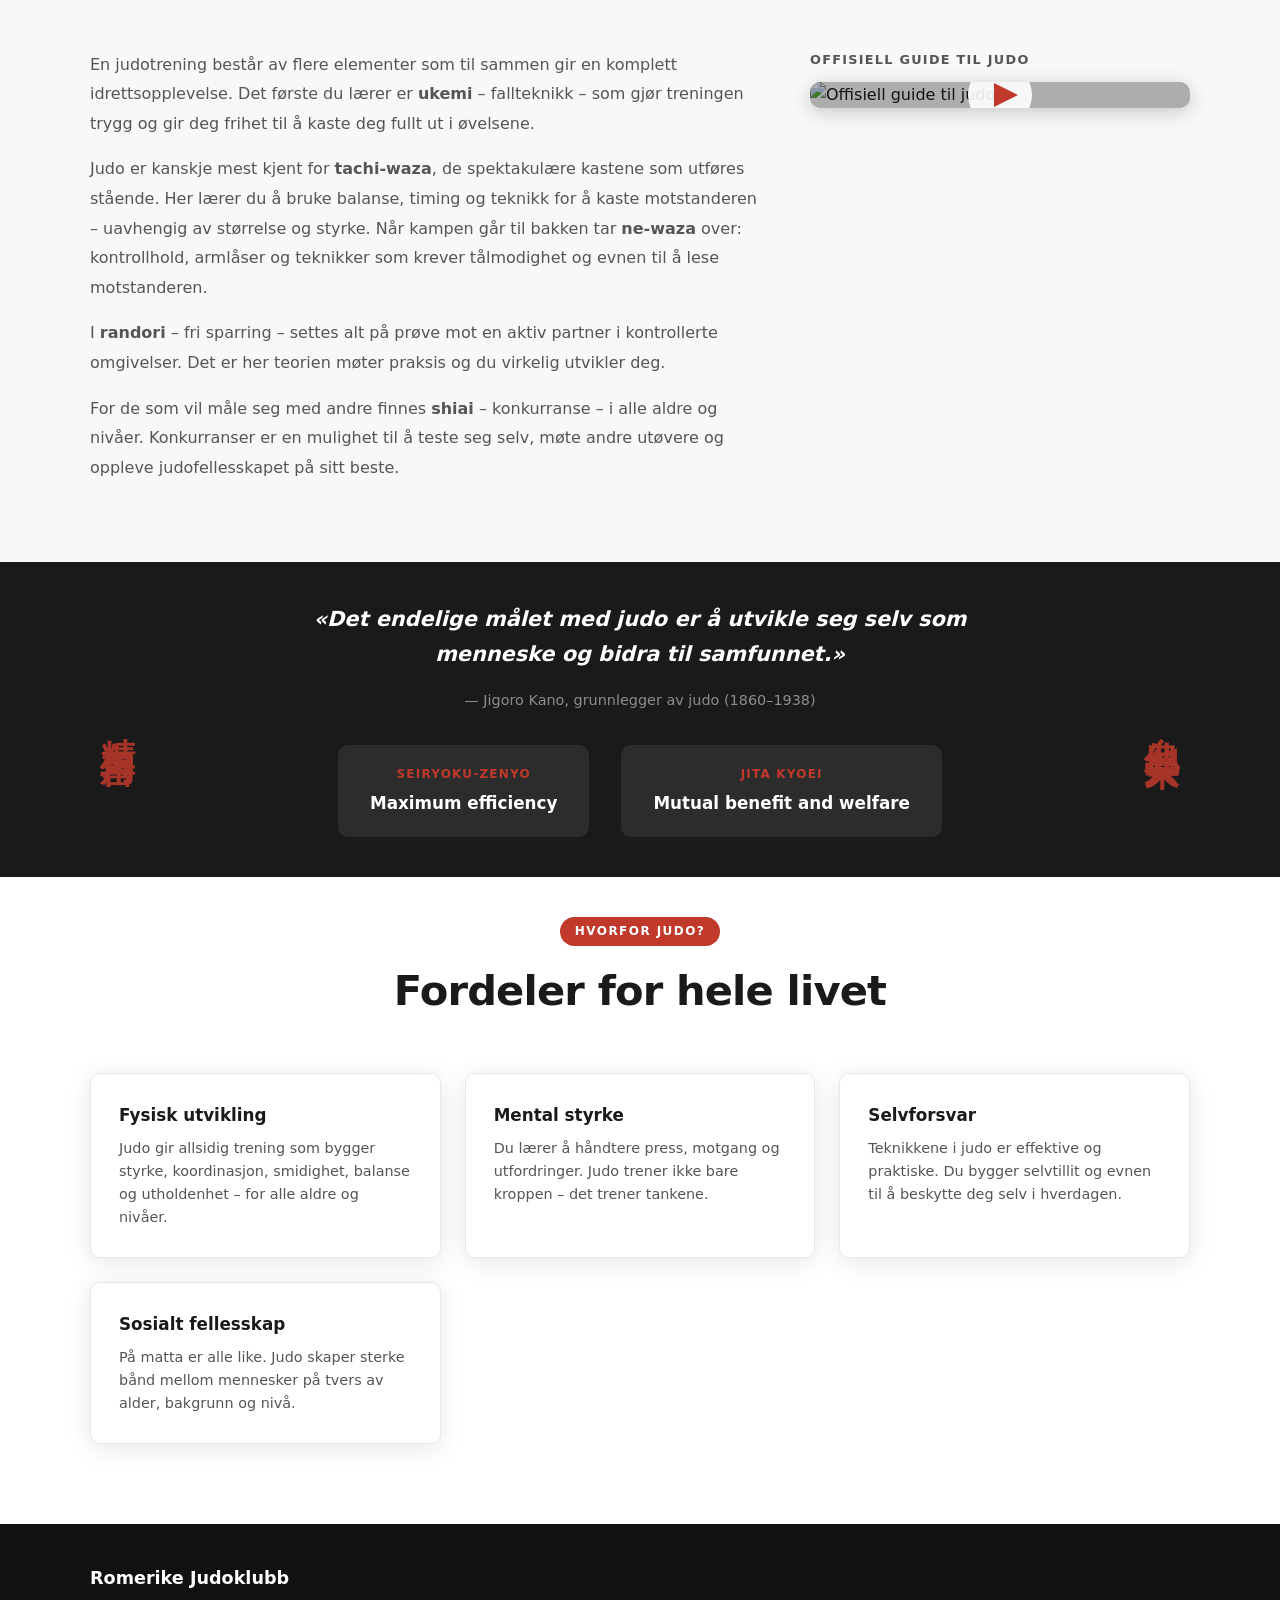
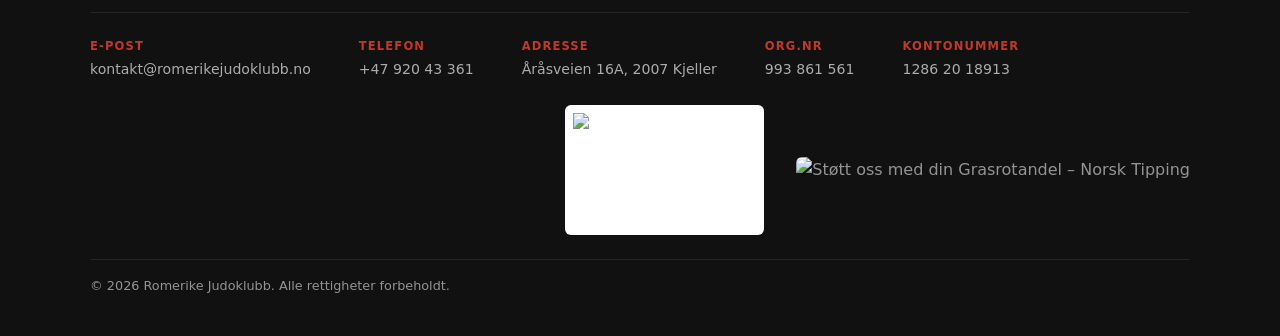
==== commit f8871087: "Ny side info-til-nybegynnere, oppdatert Vare partier og priser" ====
--- a/hva-er-judo.html
+++ b/hva-er-judo.html
@@ -264,38 +264,6 @@
       font-style: normal;
     }
 
-    /* ── CTA strip ── */
-    .cta-strip {
-      text-align: center;
-      padding: 4rem 1.5rem;
-      background: var(--red);
-    }
-
-    .cta-strip h2 {
-      color: var(--white);
-      font-size: 2rem;
-      margin-bottom: 0.75rem;
-    }
-
-    .cta-strip p {
-      color: rgba(255,255,255,0.85);
-      margin-bottom: 1.75rem;
-      font-size: 1.05rem;
-    }
-
-    .btn-white {
-      background: var(--white);
-      color: var(--red);
-      font-weight: 700;
-      padding: 0.8rem 2rem;
-      border-radius: 8px;
-      font-size: 1rem;
-      display: inline-block;
-      transition: opacity 0.2s;
-    }
-
-    .btn-white:hover { opacity: 0.9; }
-
     @media (max-width: 480px) {
       .values-grid { grid-template-columns: 1fr 1fr; }
       .training-grid { grid-template-columns: 1fr; }
@@ -326,7 +294,7 @@
         </li>
         <li><a href="hva-er-judo.html">Hva er judo?</a></li>
         <li><a href="kalender.html">Terminliste</a></li>
-        <li><a href="shop.html">Info til nybegynnere</a></li>
+        <li><a href="info-til-nybegynnere.html">Info til nybegynnere</a></li>
         <li><a href="index.html#kontakt">Kontakt oss</a></li>
         <li><a href="https://www.minidrett.no/medlemskap/20443" target="_blank" rel="noopener" class="btn-nav">Påmelding</a></li>
       </ul>
@@ -464,13 +432,6 @@
     </div>
   </section>
 
-  <!-- CTA -->
-  <div class="cta-strip">
-    <h2>Klar til å prøve?</h2>
-    <p>Første trening er gratis – ingen forpliktelser, bare judo.</p>
-    <a href="signup.html" class="btn-white">Meld deg på gratis prøvetime</a>
-  </div>
-
   <!-- FOOTER -->
   <footer>
     <div class="container footer-inner">
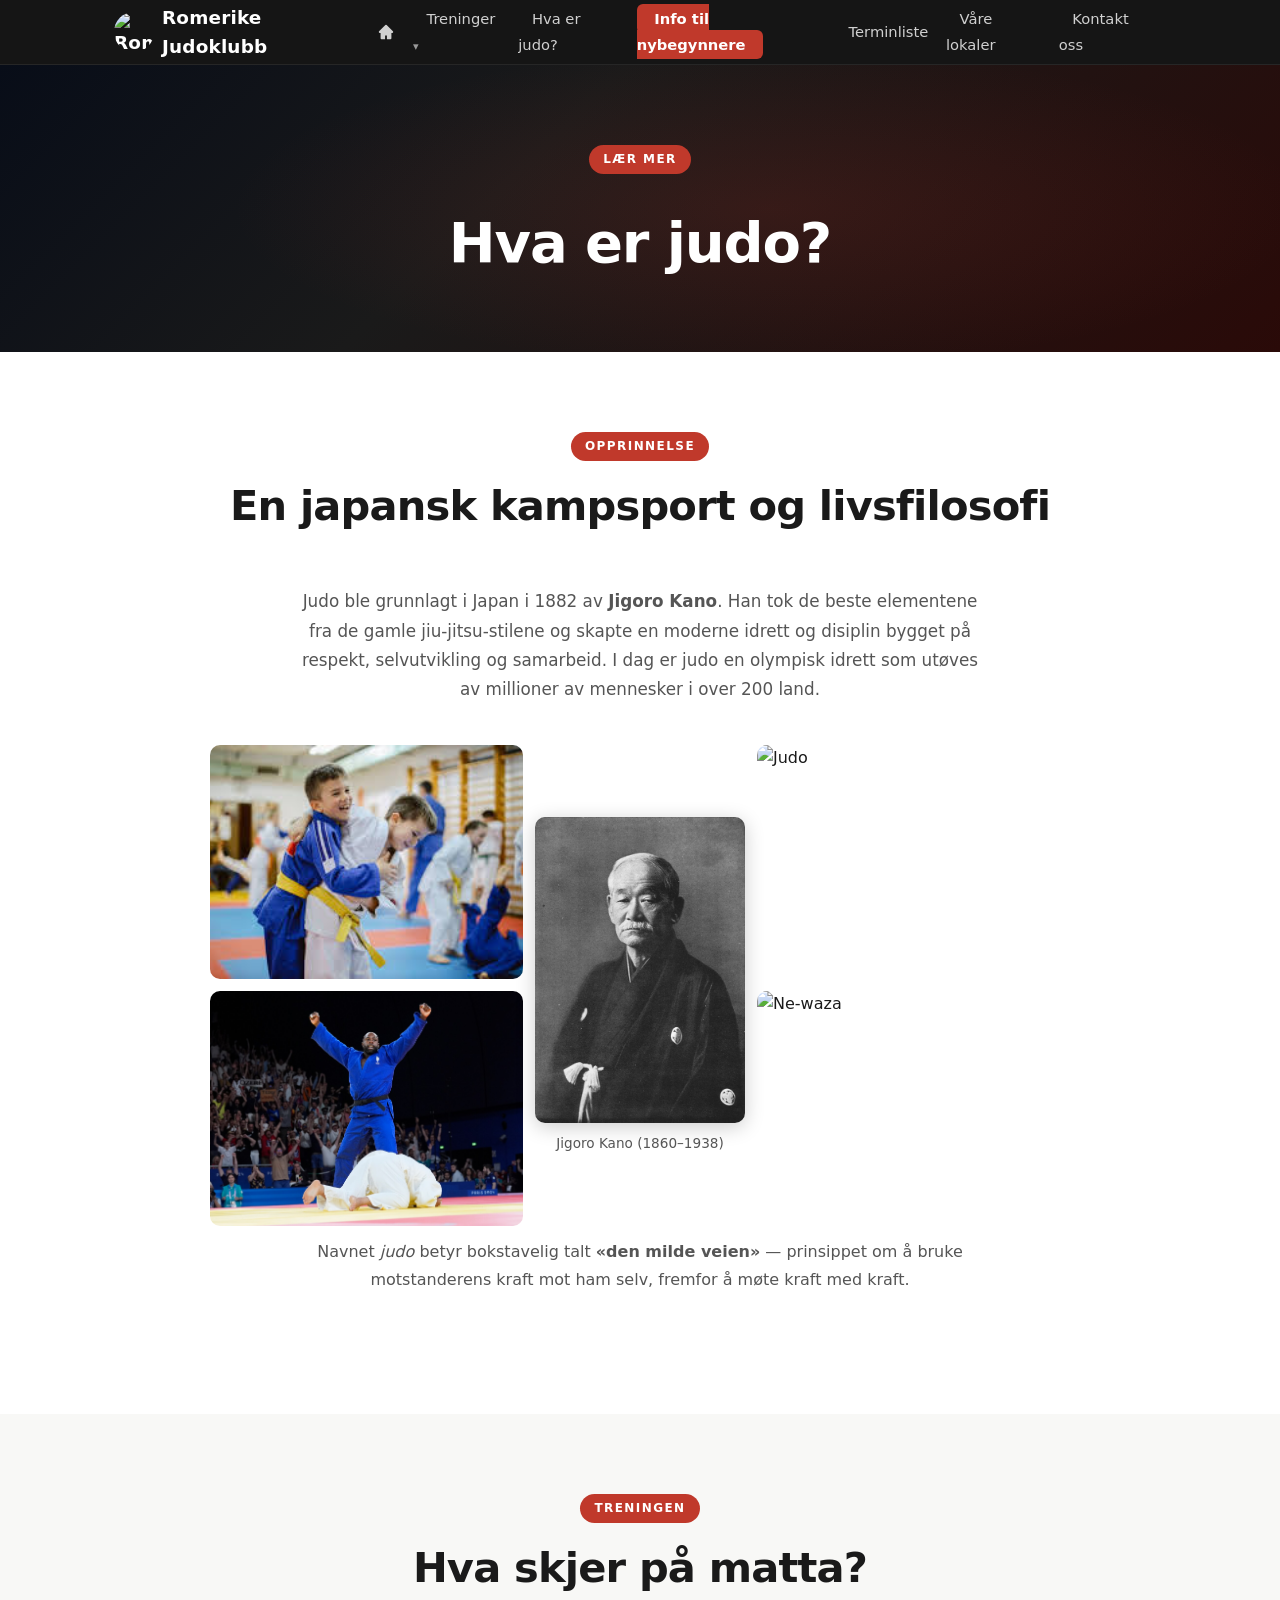
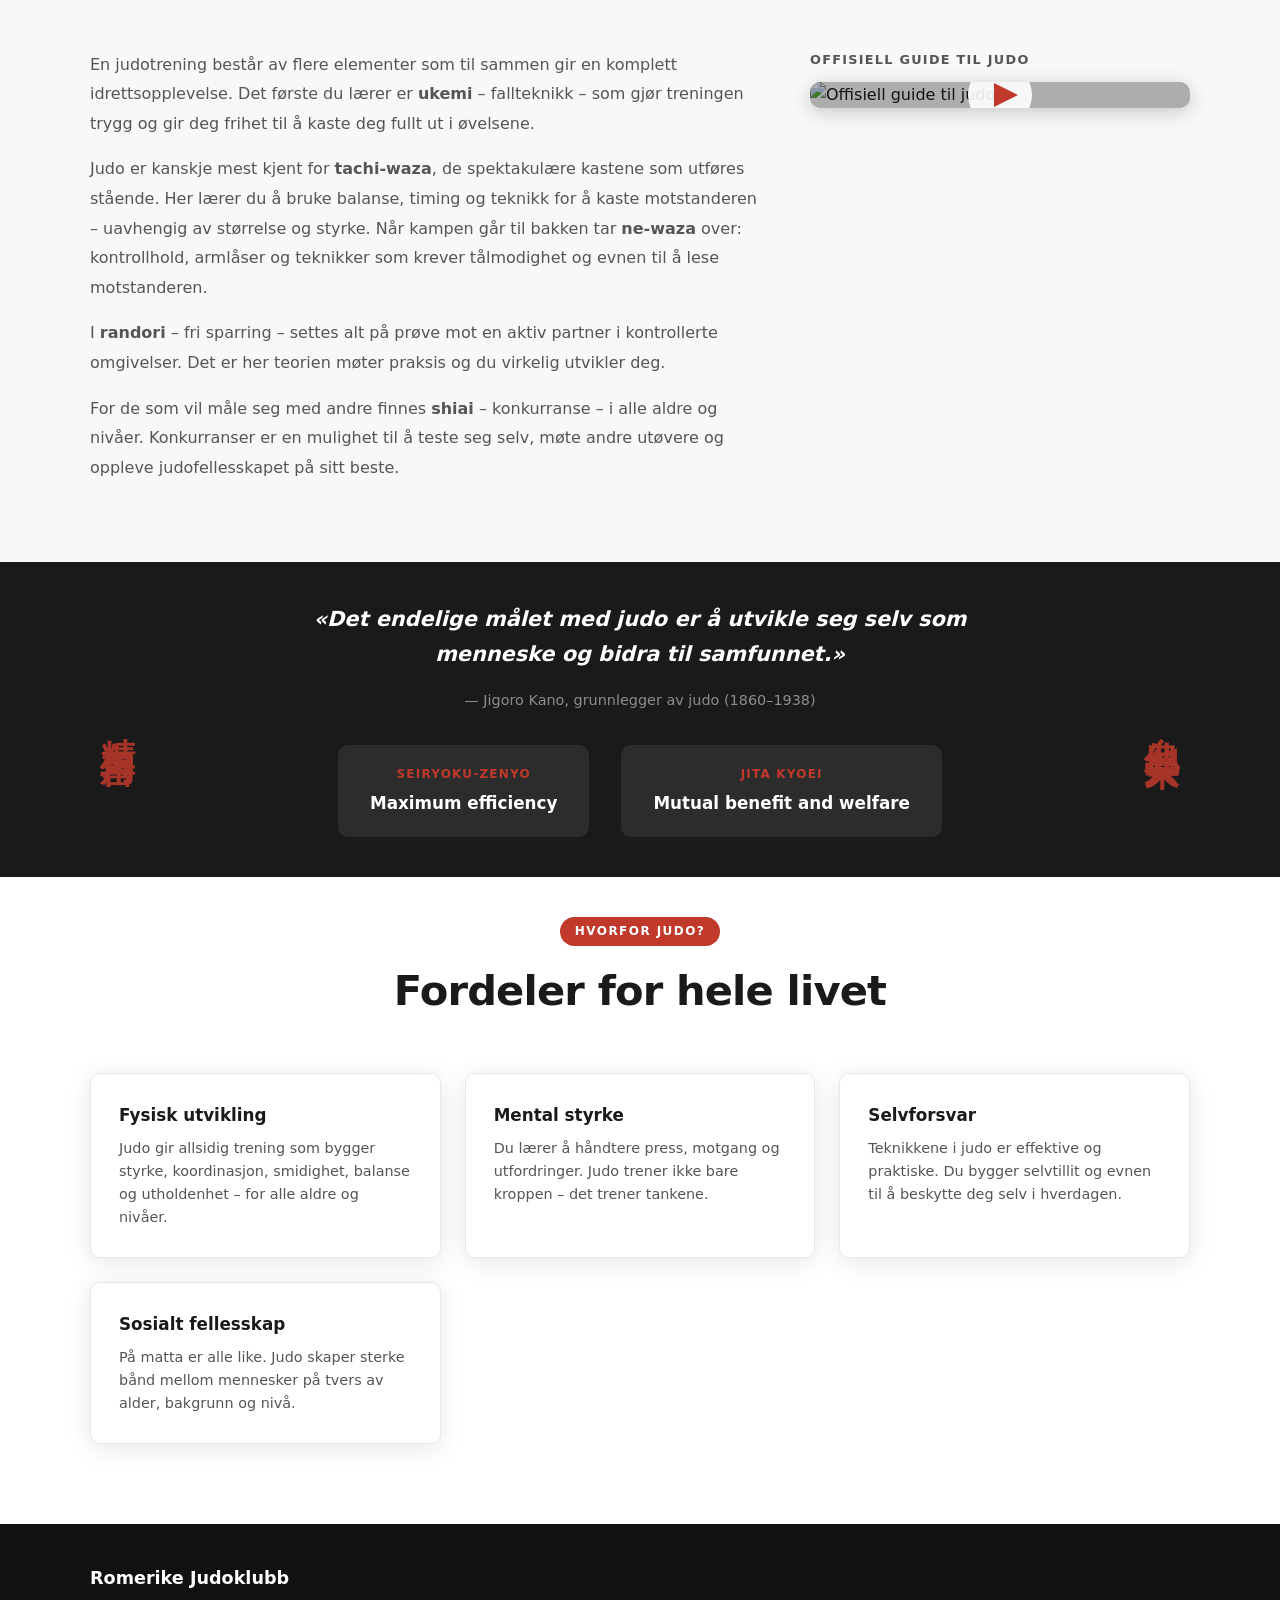
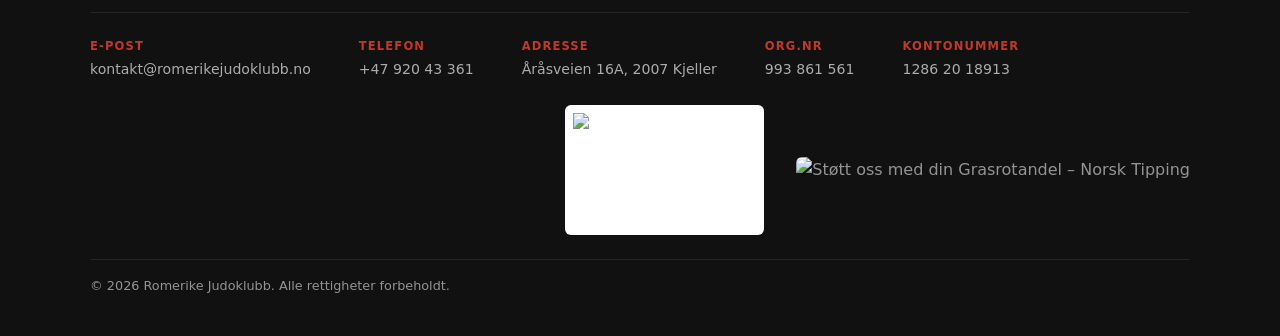
==== commit 093328fe: "Fiks meny pa kurs, kalender, team og hva-er-judo" ====
--- a/hva-er-judo.html
+++ b/hva-er-judo.html
@@ -293,10 +293,10 @@
           </ul>
         </li>
         <li><a href="hva-er-judo.html">Hva er judo?</a></li>
+        <li><a href="info-til-nybegynnere.html" class="btn-nav">Info til nybegynnere</a></li>
         <li><a href="kalender.html">Terminliste</a></li>
-        <li><a href="info-til-nybegynnere.html">Info til nybegynnere</a></li>
+        <li><a href="lokaler.html">Våre lokaler</a></li>
         <li><a href="index.html#kontakt">Kontakt oss</a></li>
-        <li><a href="https://www.minidrett.no/medlemskap/20443" target="_blank" rel="noopener" class="btn-nav">Påmelding</a></li>
       </ul>
     </div>
   </nav>
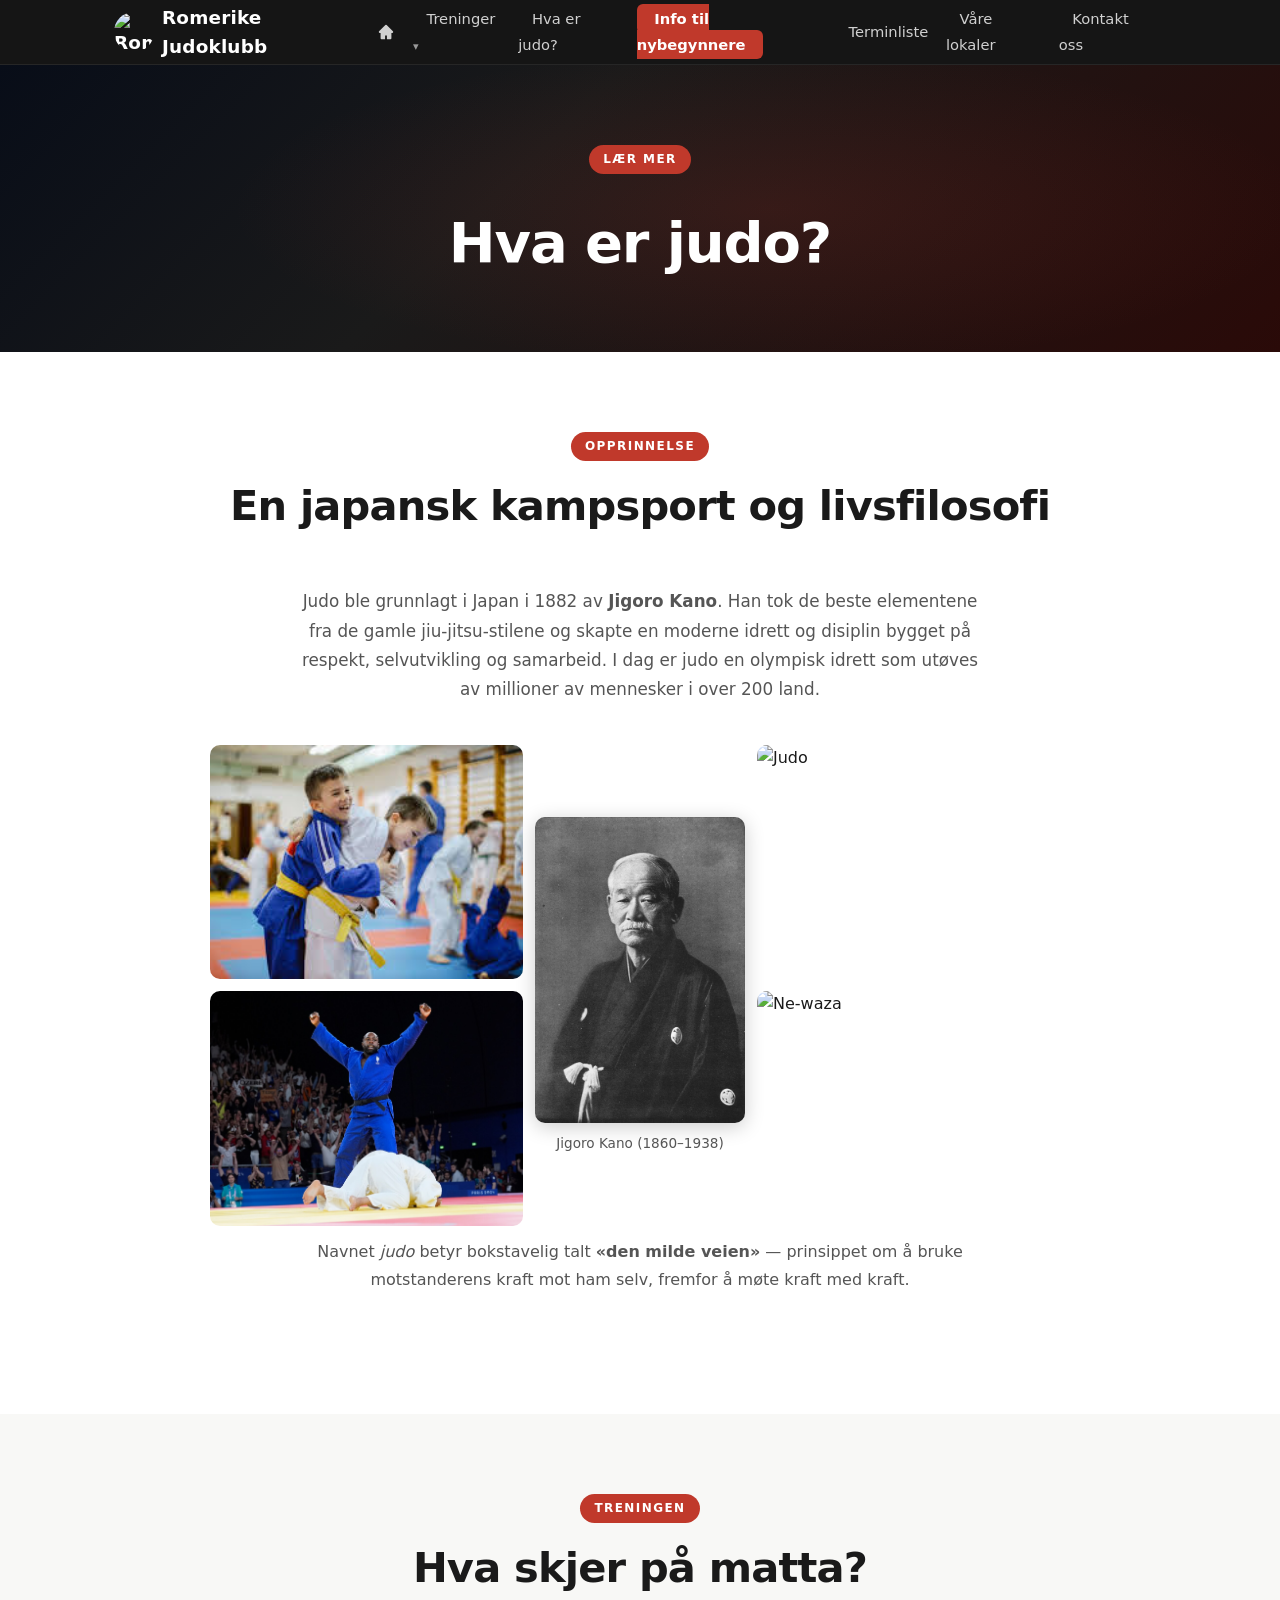
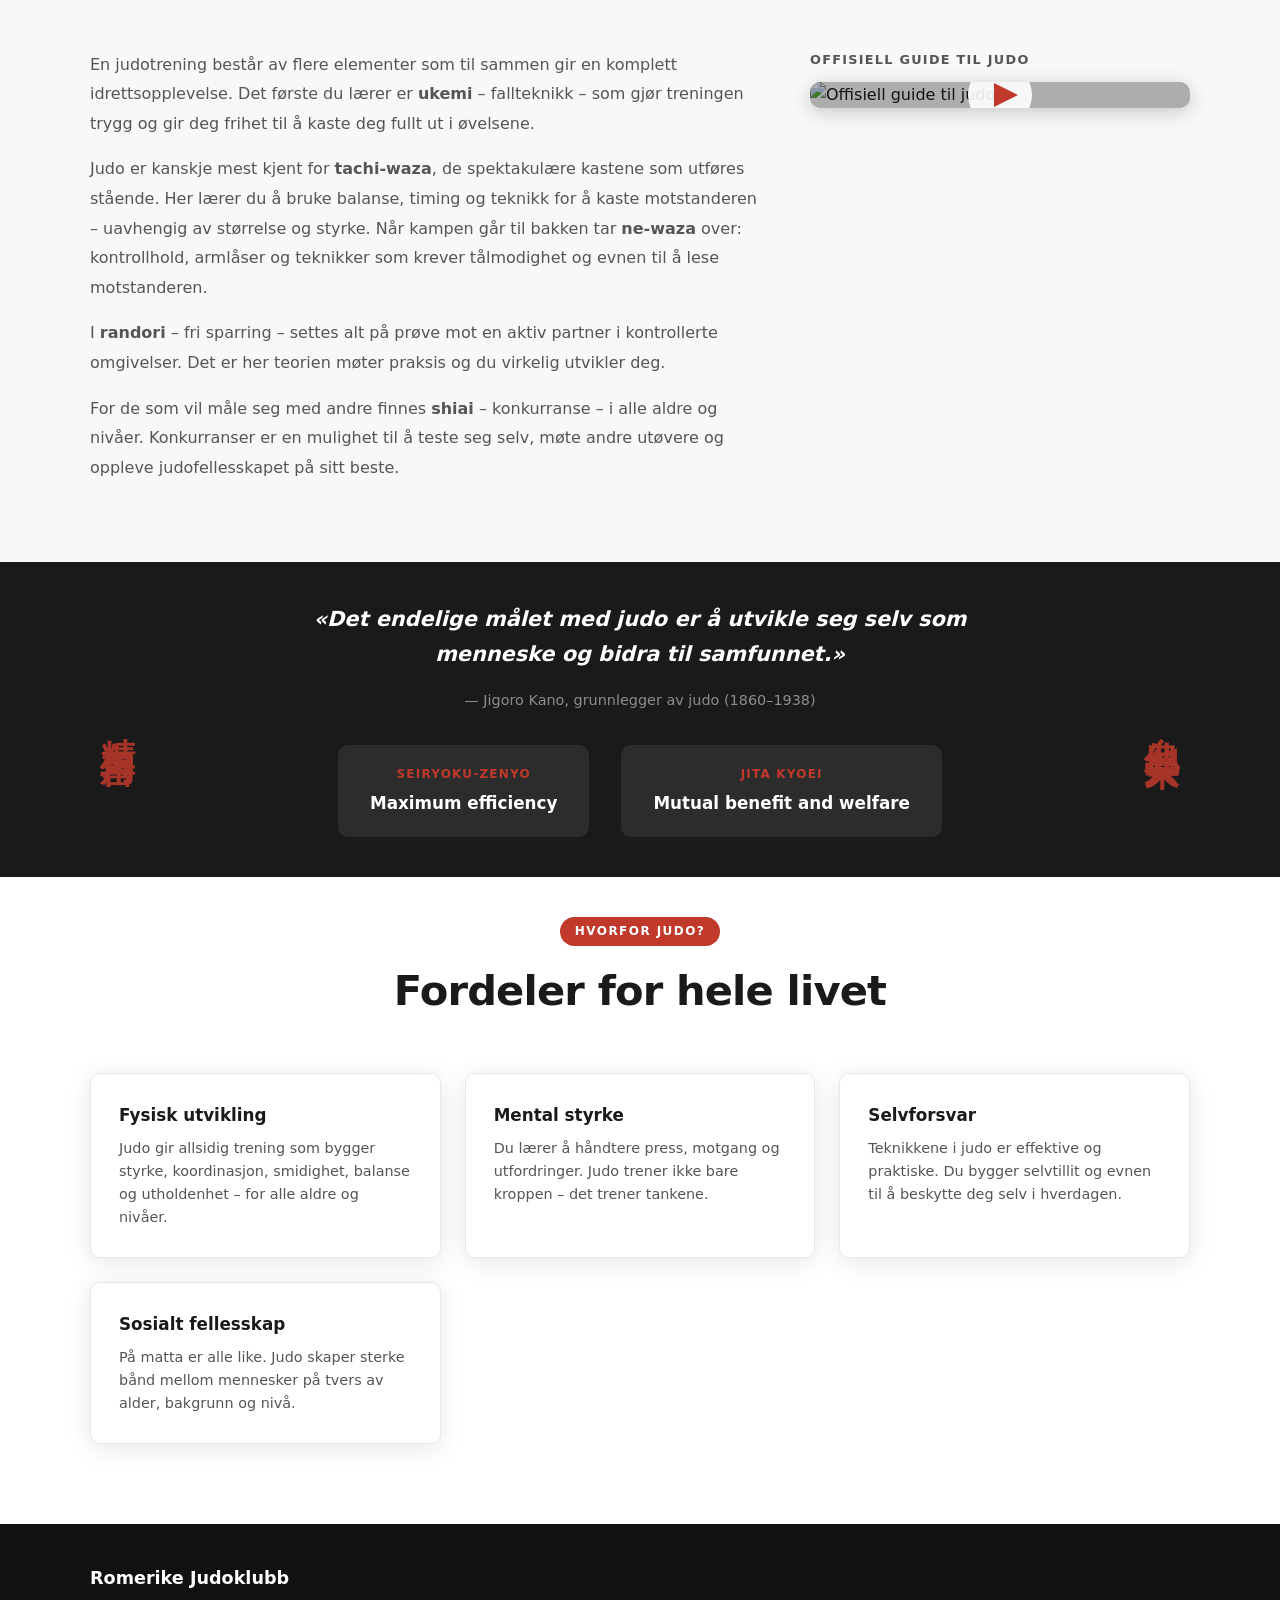
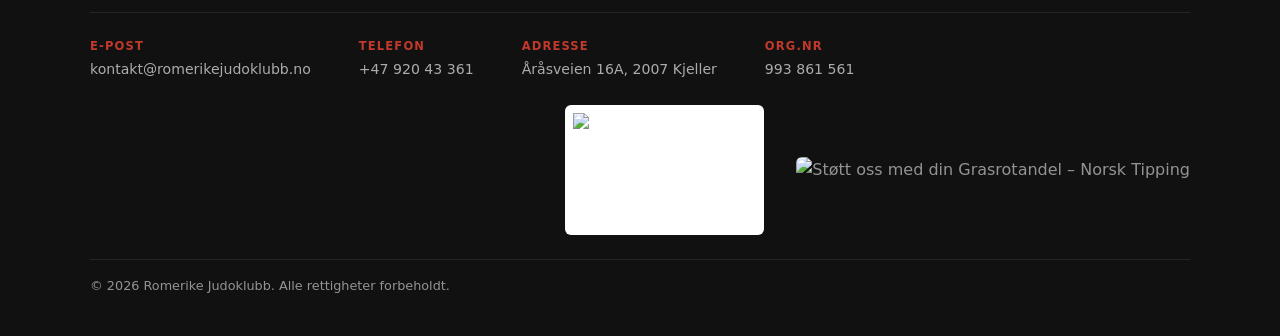
==== commit 3a7f032e: "Fjern kontonummer fra footer - forsøk 3 (friske filer)" ====
--- a/hva-er-judo.html
+++ b/hva-er-judo.html
@@ -455,10 +455,6 @@
           <span class="footer-contact-label">Org.nr</span>
           <span>993 861 561</span>
         </div>
-        <div class="footer-contact-item">
-          <span class="footer-contact-label">Kontonummer</span>
-          <span>1286 20 18913</span>
-        </div>
       </div>
       <div class="footer-logos">
         <a href="https://www.judo.no/" target="_blank" rel="noopener">
--- a/style.css
+++ b/style.css
@@ -463,6 +463,9 @@
 .footer-grasrot:hover { opacity: 0.85; }
 .footer-grasrot img { width: 100%; display: block; }
 
+.footer-logos a:not(.footer-grasrot) { transition: opacity 0.2s; }
+.footer-logos a:not(.footer-grasrot):hover { opacity: 0.85; }
+
 .footer-njf-logo {
   display: block;
   height: 130px;
@@ -529,8 +532,9 @@
 /* ===== GALLERY ===== */
 .gallery {
   display: grid;
-  grid-template-columns: 2fr 1fr 1fr;
-  grid-template-rows: 260px 260px;
+  grid-template-columns: repeat(3, 1fr);
+  grid-auto-rows: 220px;
+  grid-auto-flow: row dense;
   gap: 10px;
 }
 
@@ -551,8 +555,20 @@
 
 .gallery-item:hover img { transform: scale(1.06); }
 
-.gallery-large {
-  grid-row: 1 / 3;
+.gallery-wide {
+  grid-column: span 2;
+}
+
+.gallery-wide img {
+  object-position: center 80%;
+}
+
+.gallery-item img[src*="Mobilitetssirkel"] {
+  object-position: center 40%;
+}
+
+.gallery-tall {
+  grid-row: span 2;
 }
 
 /* ===== IMG HINT (shown when no image) ===== */
@@ -603,9 +619,9 @@
   .contact-grid { grid-template-columns: 1fr; gap: 2.5rem; }
   .gallery {
     grid-template-columns: 1fr 1fr;
-    grid-template-rows: 180px 180px 180px;
+    grid-auto-rows: 160px;
   }
-  .gallery-large { grid-row: auto; }
+  .gallery-tall { grid-row: span 2; }
 
   .nav-links {
     display: none; flex-direction: column;
@@ -643,3 +659,117 @@
   .about-stats { grid-template-columns: 1fr 1fr; }
   .hero-btns { flex-direction: column; align-items: center; }
 }
+
+/* ===== LIGHTBOX ===== */
+.lightbox-overlay {
+  position: fixed;
+  inset: 0;
+  background: rgba(0,0,0,0.85);
+  display: flex;
+  align-items: center;
+  justify-content: center;
+  z-index: 9999;
+  cursor: zoom-out;
+  padding: 2rem;
+}
+
+.lightbox-overlay img {
+  max-width: 100%;
+  max-height: 100%;
+  border-radius: 8px;
+  box-shadow: 0 20px 60px rgba(0,0,0,0.5);
+}
+
+/* ===== PRISER (info-til-nybegynnere.html) ===== */
+.price-intro {
+  max-width: 640px; margin: 1.1rem auto 0; text-align: center;
+  color: var(--grey); font-size: 0.95rem;
+}
+
+.price-highlight {
+  max-width: 480px; margin: 2rem auto 0;
+  background: var(--off-white); border: 1px solid var(--light-grey);
+  border-radius: var(--radius); padding: 1.25rem 1.5rem;
+  text-align: center;
+}
+.price-highlight-label {
+  display: block; font-size: 0.78rem; font-weight: 700; text-transform: uppercase;
+  letter-spacing: 0.06em; color: var(--grey); margin-bottom: 0.4rem;
+}
+.price-highlight-amount {
+  display: block; font-size: 1.8rem; font-weight: 800; color: var(--dark);
+}
+.price-highlight-note {
+  display: block; font-size: 0.85rem; color: var(--grey); margin-top: 0.35rem;
+}
+
+.price-group-heading {
+  text-align: center; font-size: 1.05rem; font-weight: 800; color: var(--dark);
+  margin: 2.5rem auto 0;
+}
+.price-group-heading span {
+  font-weight: 500; font-size: 0.85rem; color: var(--grey);
+}
+
+.price-cards {
+  display: grid; grid-template-columns: repeat(auto-fit, minmax(200px,1fr));
+  gap: 1.25rem; max-width: 800px; margin: 1rem auto 0;
+}
+.price-card {
+  background: var(--white); border: 1px solid var(--light-grey); border-radius: var(--radius);
+  box-shadow: var(--shadow); padding: 1.5rem 1.25rem; text-align: center;
+}
+.price-card-name { font-size: 1.05rem; font-weight: 800; }
+.price-card-age {
+  display: inline-block; background: #f3f3f3; color: var(--grey);
+  font-size: 0.72rem; font-weight: 700; padding: 0.2rem 0.7rem; border-radius: 20px;
+  margin: 0.5rem 0 1rem; letter-spacing: 0.05em; text-transform: uppercase;
+}
+.price-card-amount { font-size: 1.5rem; font-weight: 800; color: var(--red); }
+.price-card-period { font-size: 0.82rem; color: var(--grey); margin-top: 0.2rem; }
+
+.price-callout {
+  max-width: 640px; margin: 1.5rem auto 0; text-align: left;
+  background: var(--off-white); border-left: 4px solid var(--red);
+  border-radius: 0 var(--radius) var(--radius) 0;
+  padding: 1rem 1.25rem; font-size: 0.92rem; color: var(--dark);
+}
+.price-callout-alt { border-left-color: #888; }
+.price-callout strong { display: block; margin-bottom: 0.25rem; }
+
+.price-examples {
+  display: grid; grid-template-columns: repeat(auto-fit, minmax(260px,1fr));
+  gap: 1.25rem; max-width: 700px; margin: 2rem auto 0;
+}
+.price-example {
+  background: var(--off-white); border: 1px solid var(--light-grey); border-radius: var(--radius);
+  padding: 1.25rem 1.5rem;
+}
+.price-example-title { font-weight: 800; margin-bottom: 0.75rem; }
+.price-example-line {
+  display: flex; justify-content: space-between; gap: 1rem; font-size: 0.9rem;
+  color: var(--grey); padding: 0.2rem 0;
+}
+.price-example-total {
+  display: flex; justify-content: space-between; gap: 1rem; font-size: 0.95rem;
+  font-weight: 800; color: var(--dark);
+  border-top: 1px solid var(--light-grey); margin-top: 0.6rem; padding-top: 0.6rem;
+}
+.price-example-total span:last-child { white-space: nowrap; }
+
+.price-example-group-label {
+  font-size: 0.72rem; font-weight: 700; text-transform: uppercase; letter-spacing: 0.05em;
+  color: var(--grey); margin: 0.2rem 0 0.35rem;
+}
+.price-example-subtotal {
+  display: flex; justify-content: space-between; gap: 1rem; font-size: 0.88rem;
+  font-weight: 700; color: var(--dark);
+  padding-bottom: 0.5rem; margin-bottom: 0.6rem;
+  border-bottom: 1px dashed var(--light-grey);
+}
+.price-example-subtotal span:last-child { white-space: nowrap; }
+
+.price-note {
+  max-width: 640px; margin: 1.1rem auto 0; text-align: center;
+  font-size: 0.88rem; color: var(--grey);
+}
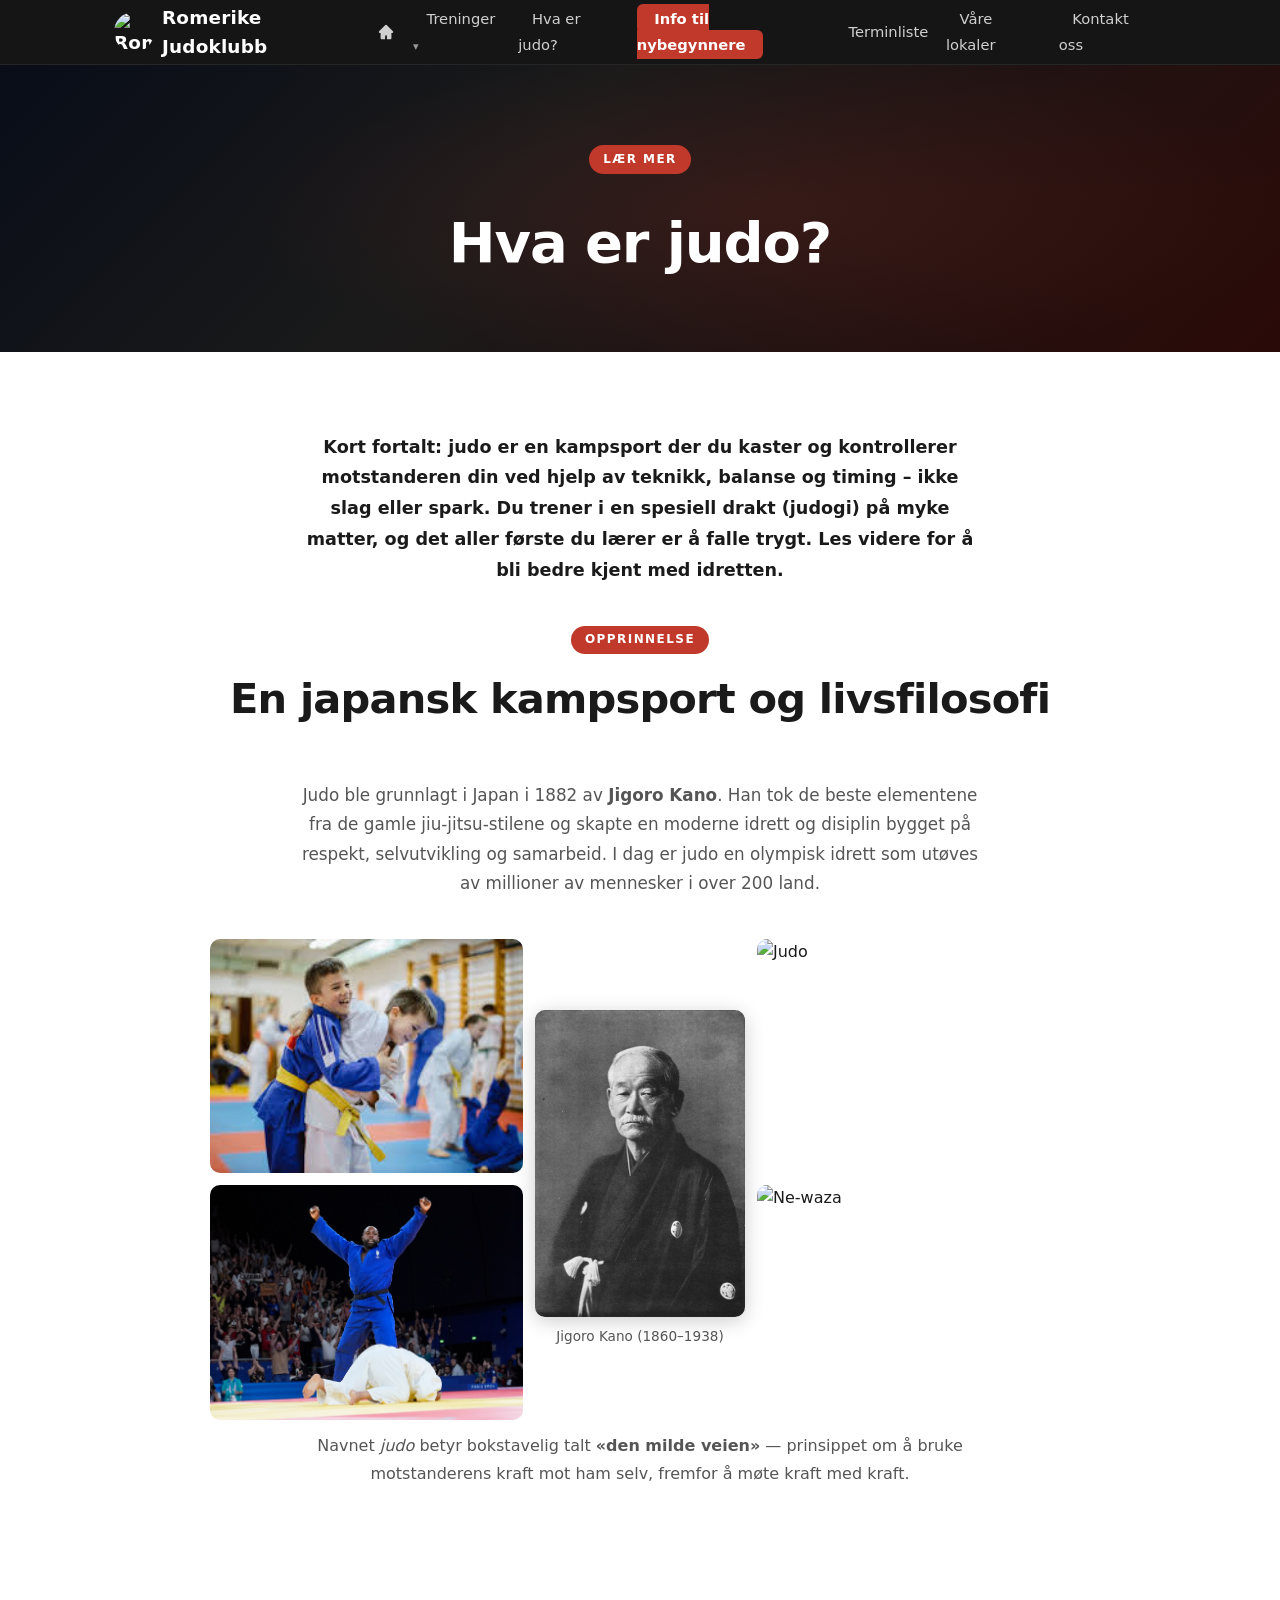
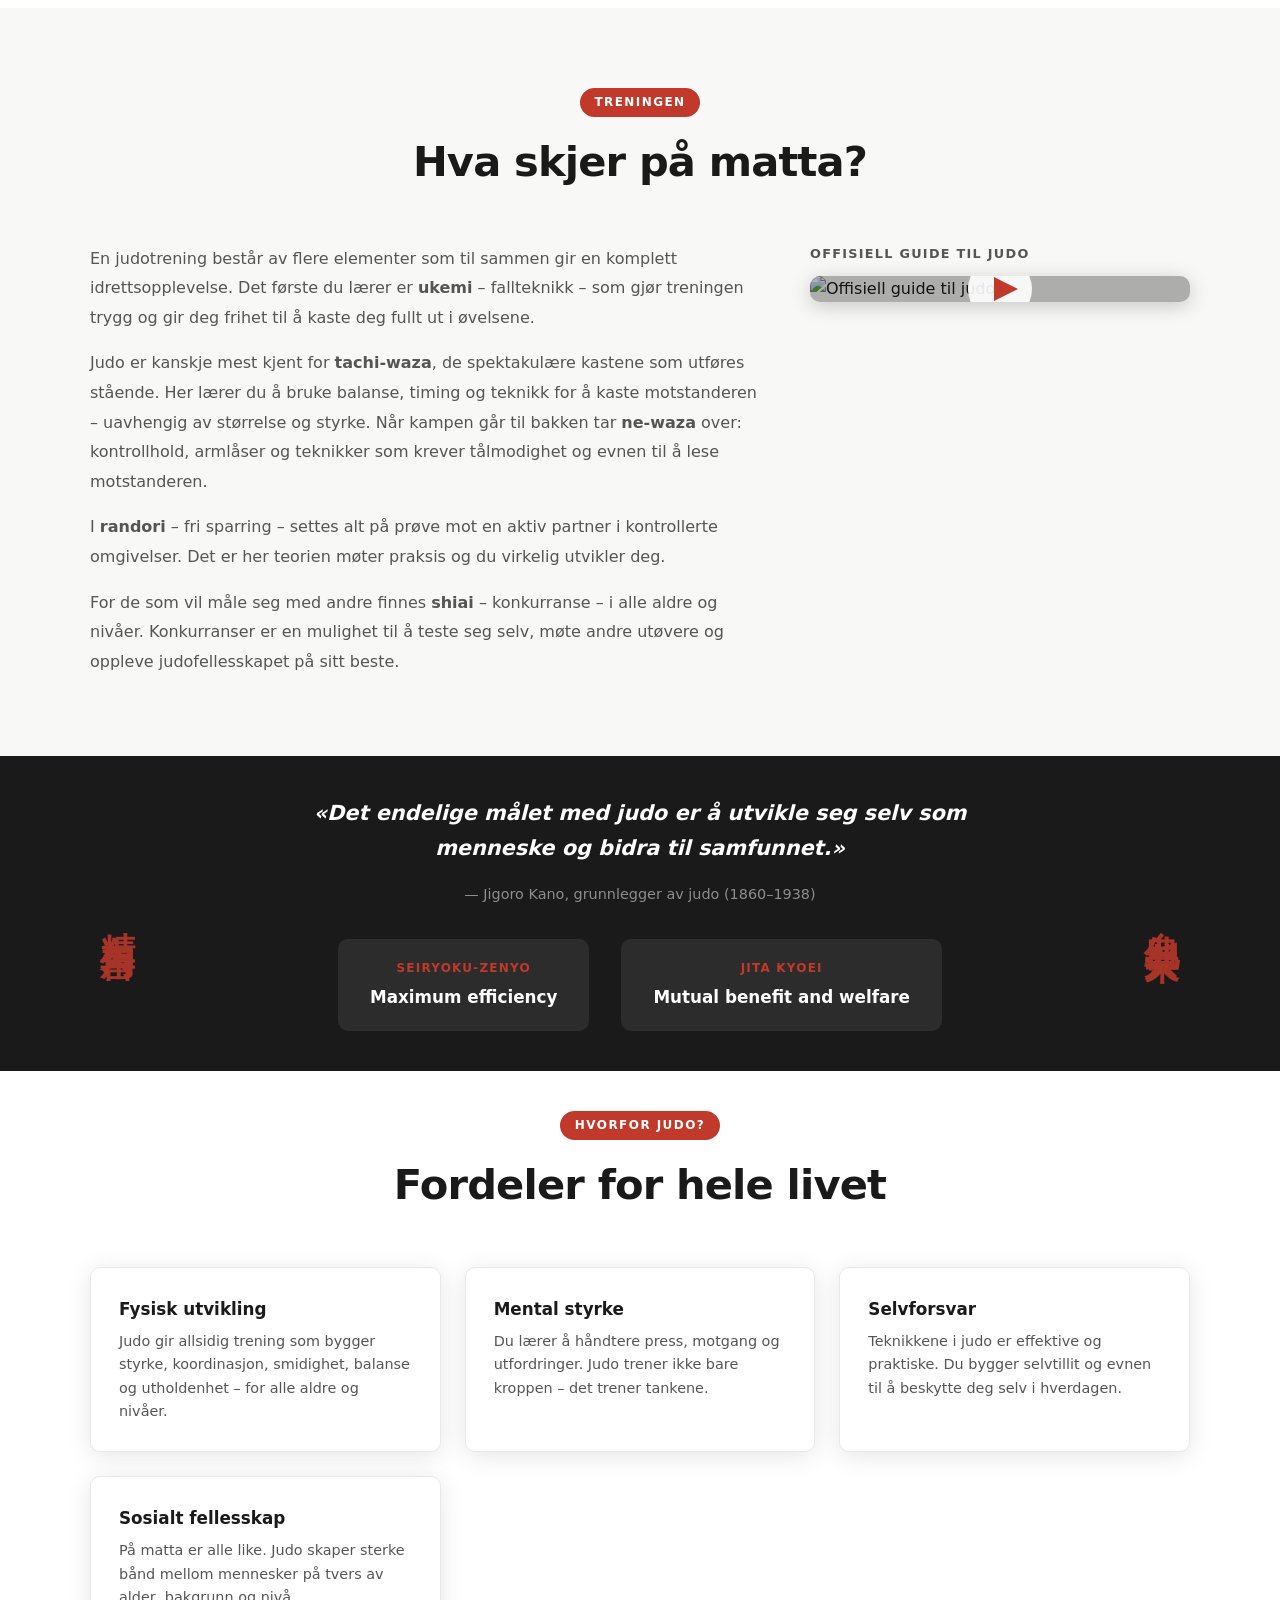
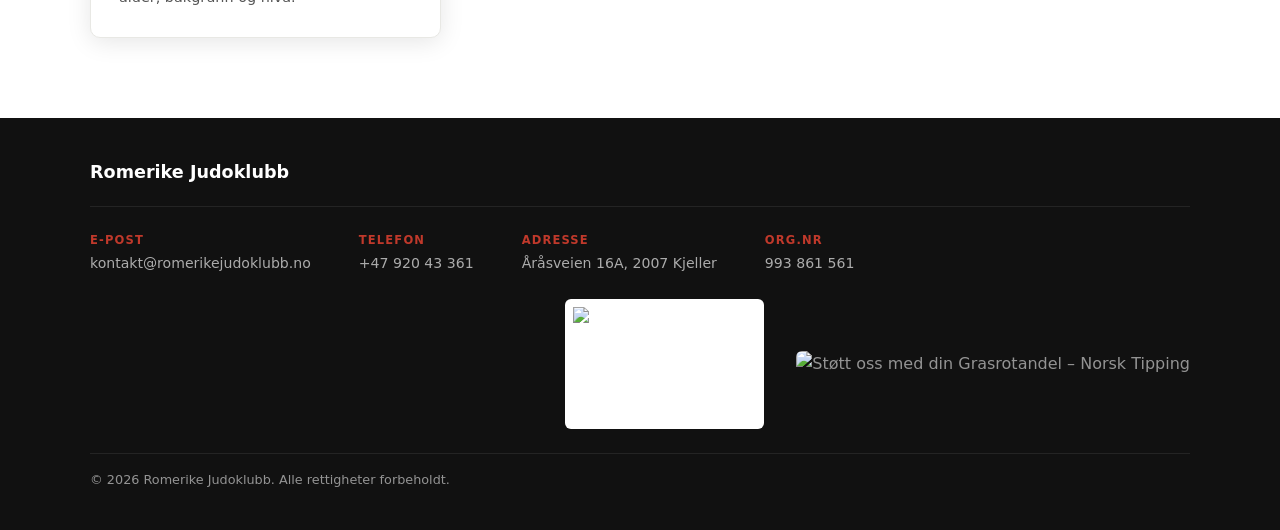
==== commit 4fb36714: "Legg til konkret åpningssetning om hva judo er" ====
--- a/hva-er-judo.html
+++ b/hva-er-judo.html
@@ -310,6 +310,7 @@
   <!-- INTRO -->
   <section class="section">
     <div class="container">
+      <p style="max-width:680px;margin:0 auto 2.5rem;text-align:center;color:var(--dark);font-size:1.1rem;line-height:1.75;font-weight:600;">Kort fortalt: judo er en kampsport der du kaster og kontrollerer motstanderen din ved hjelp av teknikk, balanse og timing – ikke slag eller spark. Du trener i en spesiell drakt (judogi) på myke matter, og det aller første du lærer er å falle trygt. Les videre for å bli bedre kjent med idretten.</p>
       <div class="section-header">
         <span class="label">Opprinnelse</span>
         <h2>En japansk kampsport og livsfilosofi</h2>
--- a/style.css
+++ b/style.css
@@ -192,7 +192,7 @@
   margin-bottom: 2.25rem; line-height: 1.7;
 }
 
-.hero-btns { display: flex; gap: 1rem; justify-content: center; flex-wrap: wrap; }
+.hero-btns { display: flex; flex-direction: column; align-items: center; gap: 1rem; justify-content: center; flex-wrap: wrap; }
 
 .hero-scroll {
   position: absolute; bottom: 2rem; left: 50%; transform: translateX(-50%);
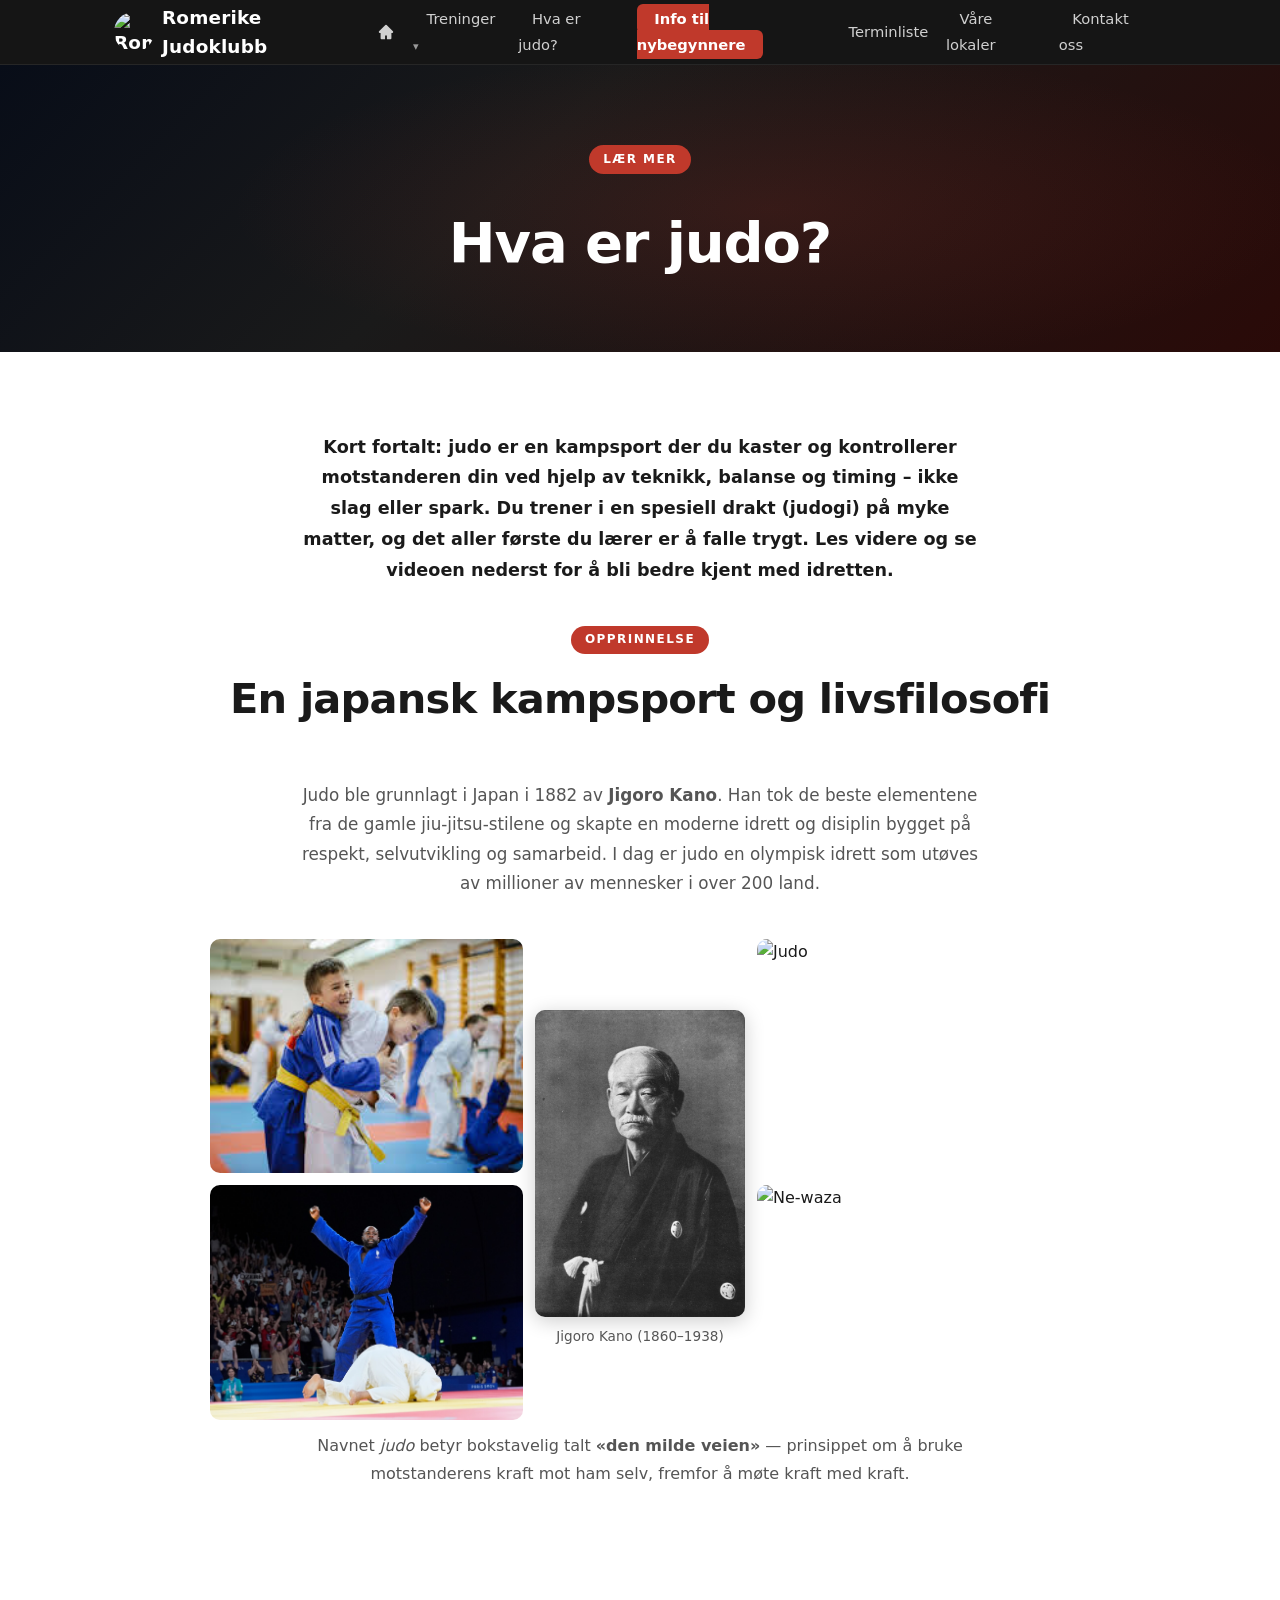
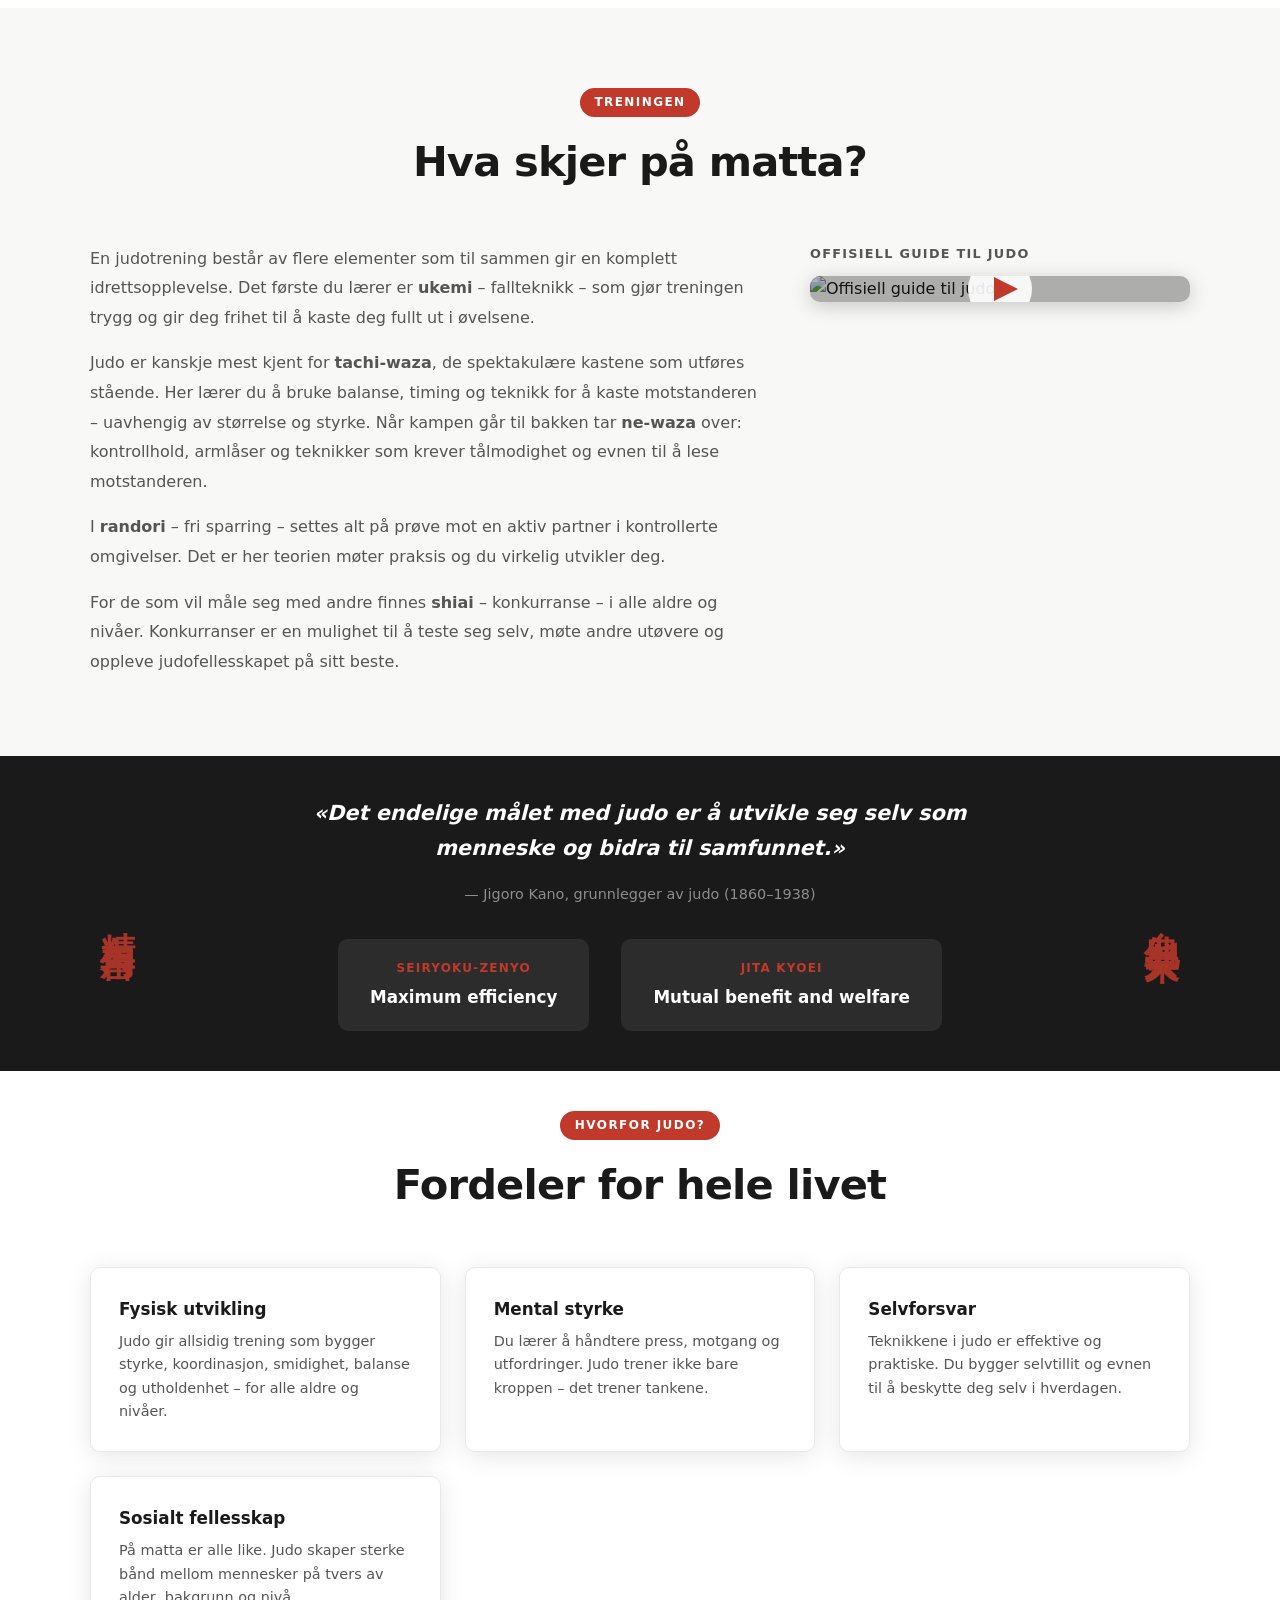
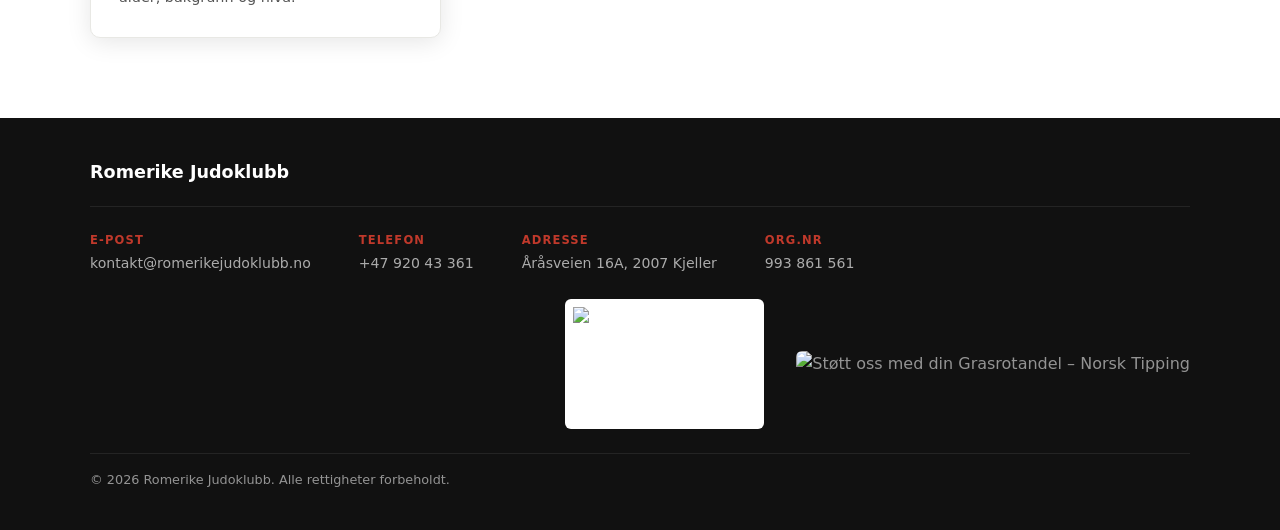
==== commit 5b09d14f: "Nevn videoen i åpningssetningen" ====
--- a/hva-er-judo.html
+++ b/hva-er-judo.html
@@ -310,7 +310,7 @@
   <!-- INTRO -->
   <section class="section">
     <div class="container">
-      <p style="max-width:680px;margin:0 auto 2.5rem;text-align:center;color:var(--dark);font-size:1.1rem;line-height:1.75;font-weight:600;">Kort fortalt: judo er en kampsport der du kaster og kontrollerer motstanderen din ved hjelp av teknikk, balanse og timing – ikke slag eller spark. Du trener i en spesiell drakt (judogi) på myke matter, og det aller første du lærer er å falle trygt. Les videre for å bli bedre kjent med idretten.</p>
+      <p style="max-width:680px;margin:0 auto 2.5rem;text-align:center;color:var(--dark);font-size:1.1rem;line-height:1.75;font-weight:600;">Kort fortalt: judo er en kampsport der du kaster og kontrollerer motstanderen din ved hjelp av teknikk, balanse og timing – ikke slag eller spark. Du trener i en spesiell drakt (judogi) på myke matter, og det aller første du lærer er å falle trygt. Les videre og se videoen nederst for å bli bedre kjent med idretten.</p>
       <div class="section-header">
         <span class="label">Opprinnelse</span>
         <h2>En japansk kampsport og livsfilosofi</h2>
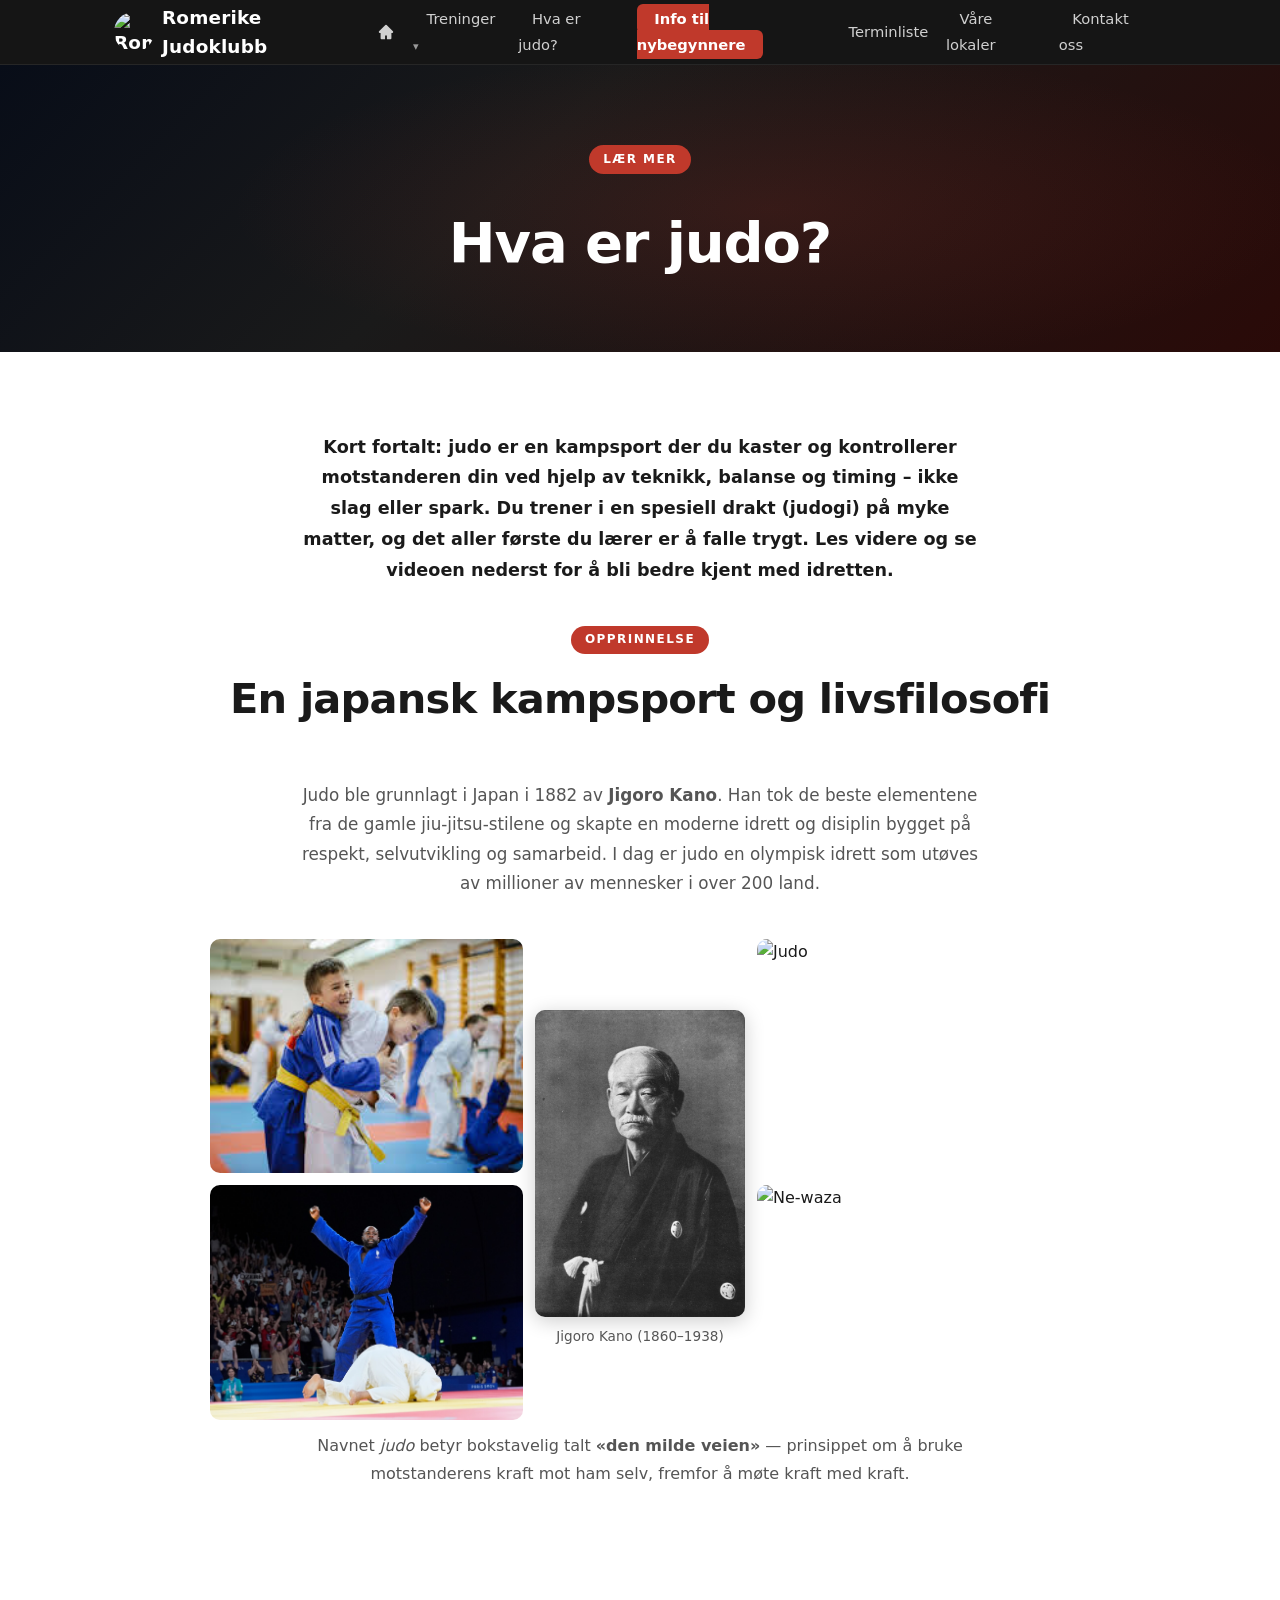
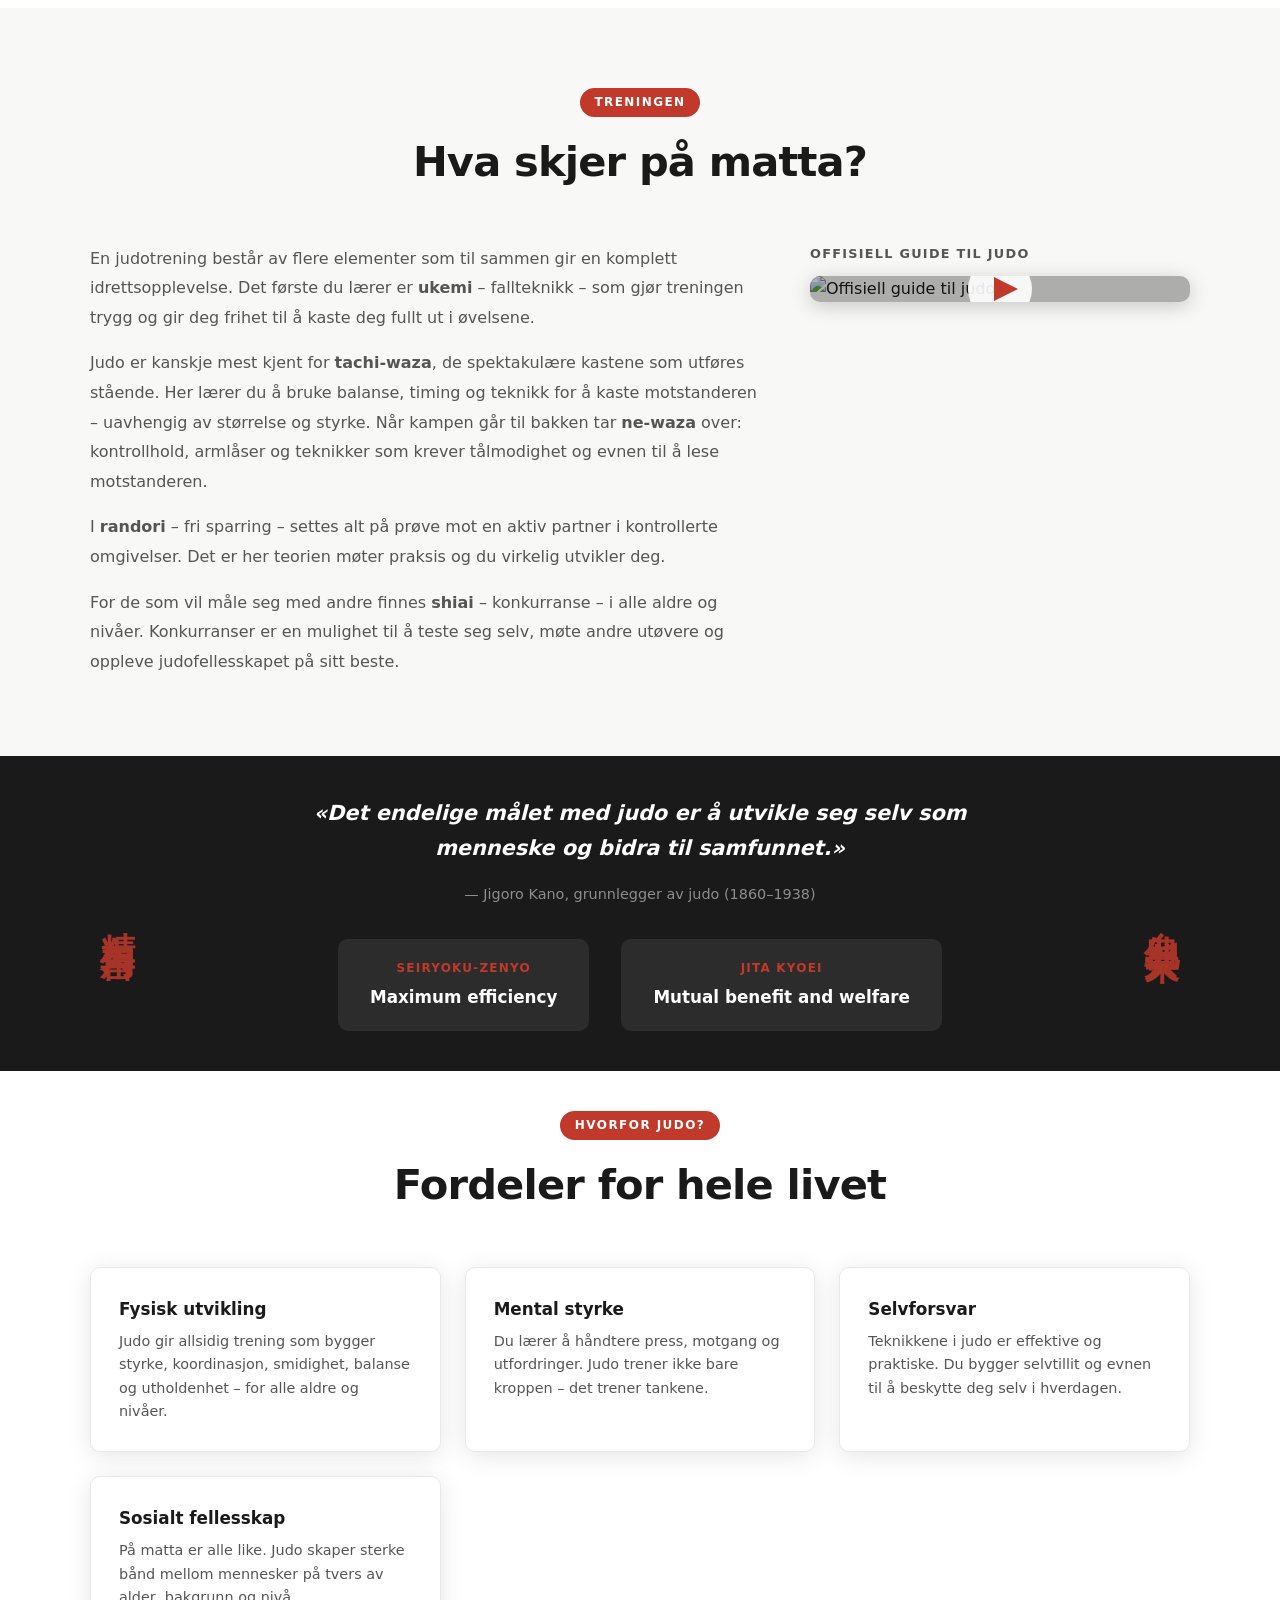
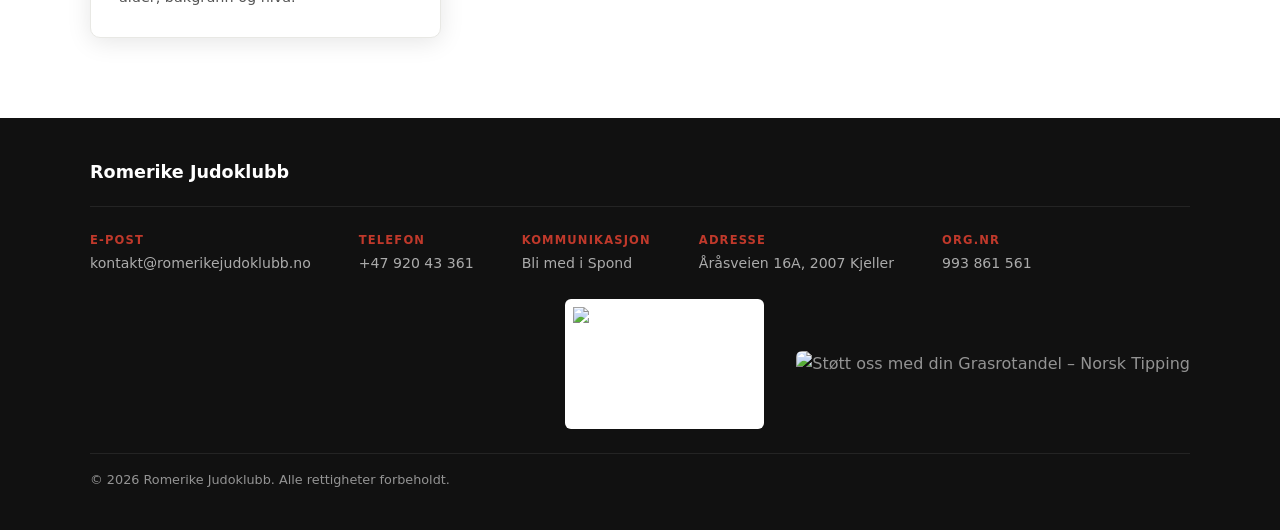
==== commit 8184c43c: "Legg til Spond-lenke i footer og infoside" ====
--- a/hva-er-judo.html
+++ b/hva-er-judo.html
@@ -449,6 +449,10 @@
           <a href="tel:+4792043361">+47 920 43 361</a>
         </div>
         <div class="footer-contact-item">
+          <span class="footer-contact-label">Kommunikasjon</span>
+          <a href="https://spond.com/client/groups/CDA69001050C4E3E97366D6937B60A77" target="_blank" rel="noopener">Bli med i Spond</a>
+        </div>
+        <div class="footer-contact-item">
           <span class="footer-contact-label">Adresse</span>
           <span>Åråsveien 16A, 2007 Kjeller</span>
         </div>
--- a/style.css
+++ b/style.css
@@ -738,8 +738,8 @@
 .price-callout strong { display: block; margin-bottom: 0.25rem; }
 
 .price-examples {
-  display: grid; grid-template-columns: repeat(auto-fit, minmax(260px,1fr));
-  gap: 1.25rem; max-width: 700px; margin: 2rem auto 0;
+  display: grid; grid-template-columns: repeat(auto-fit, minmax(220px,1fr));
+  gap: 1.25rem; max-width: 980px; margin: 2rem auto 0;
 }
 .price-example {
   background: var(--off-white); border: 1px solid var(--light-grey); border-radius: var(--radius);
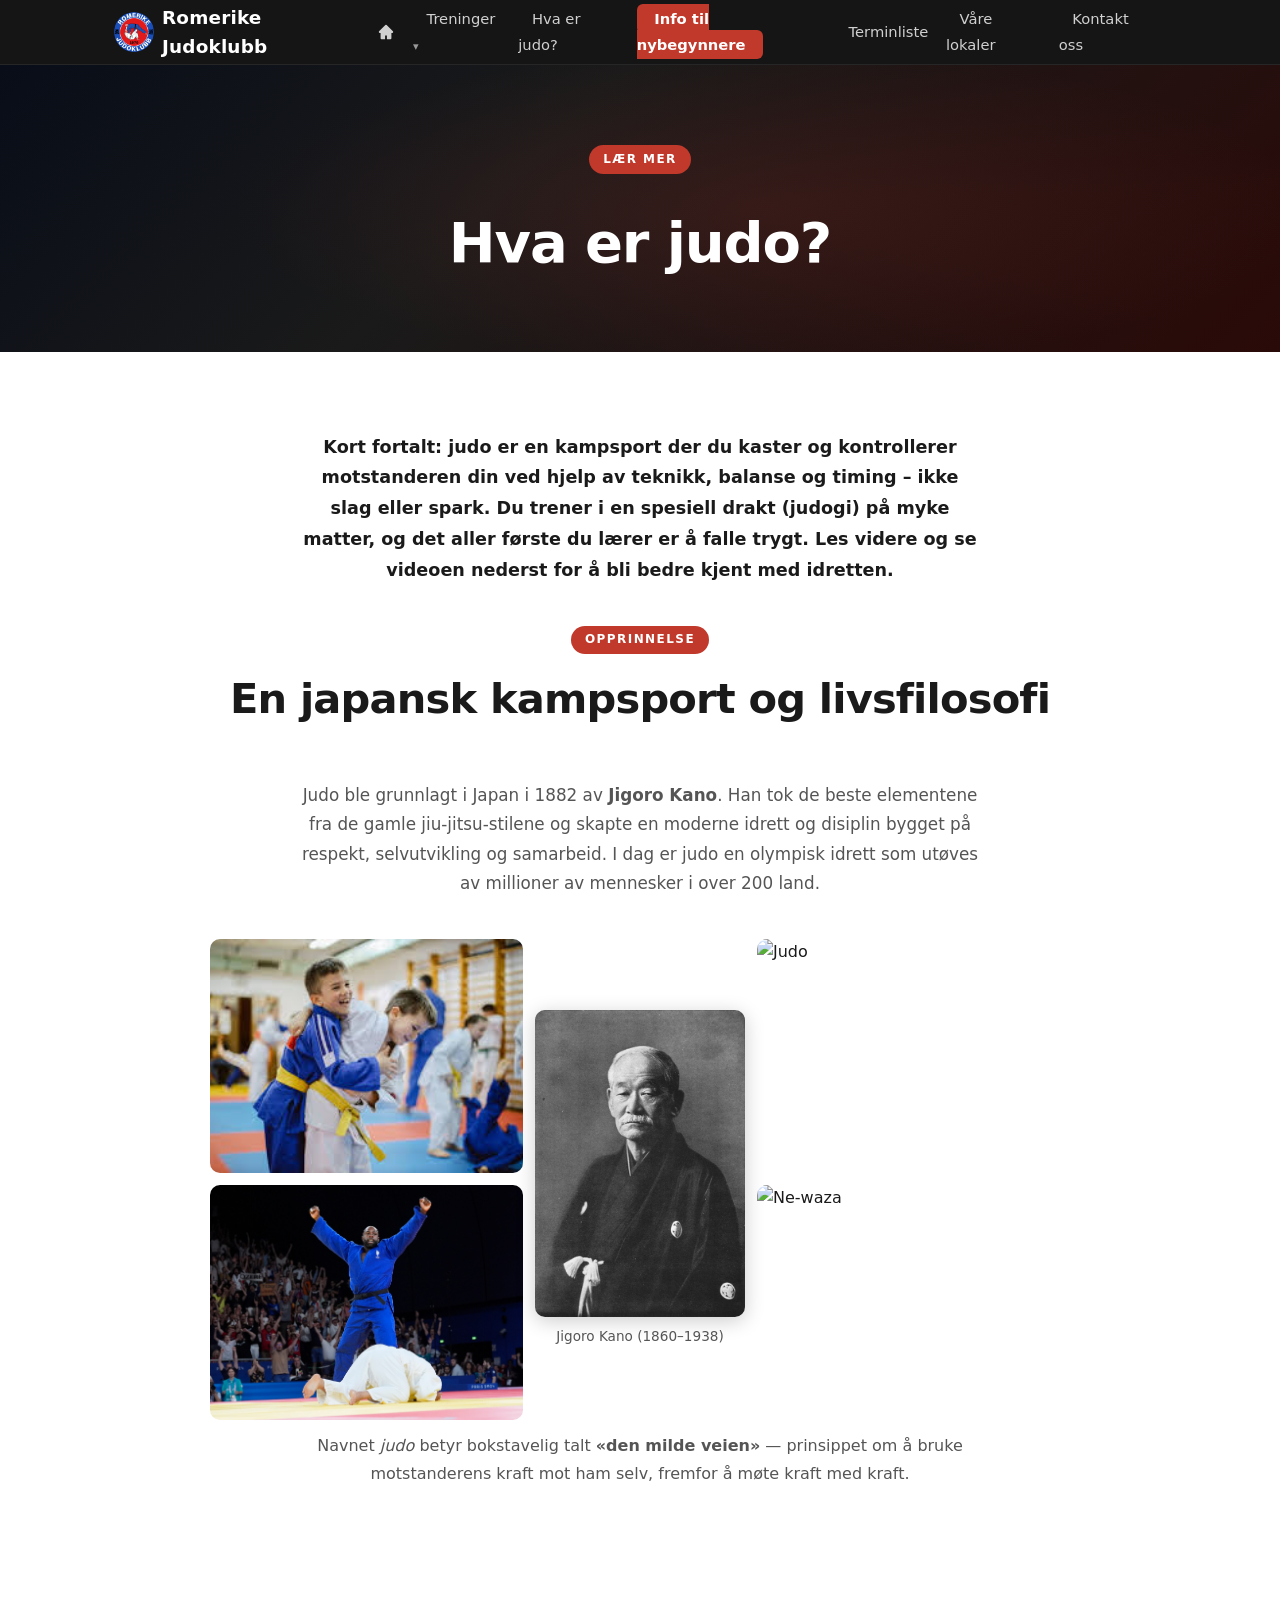
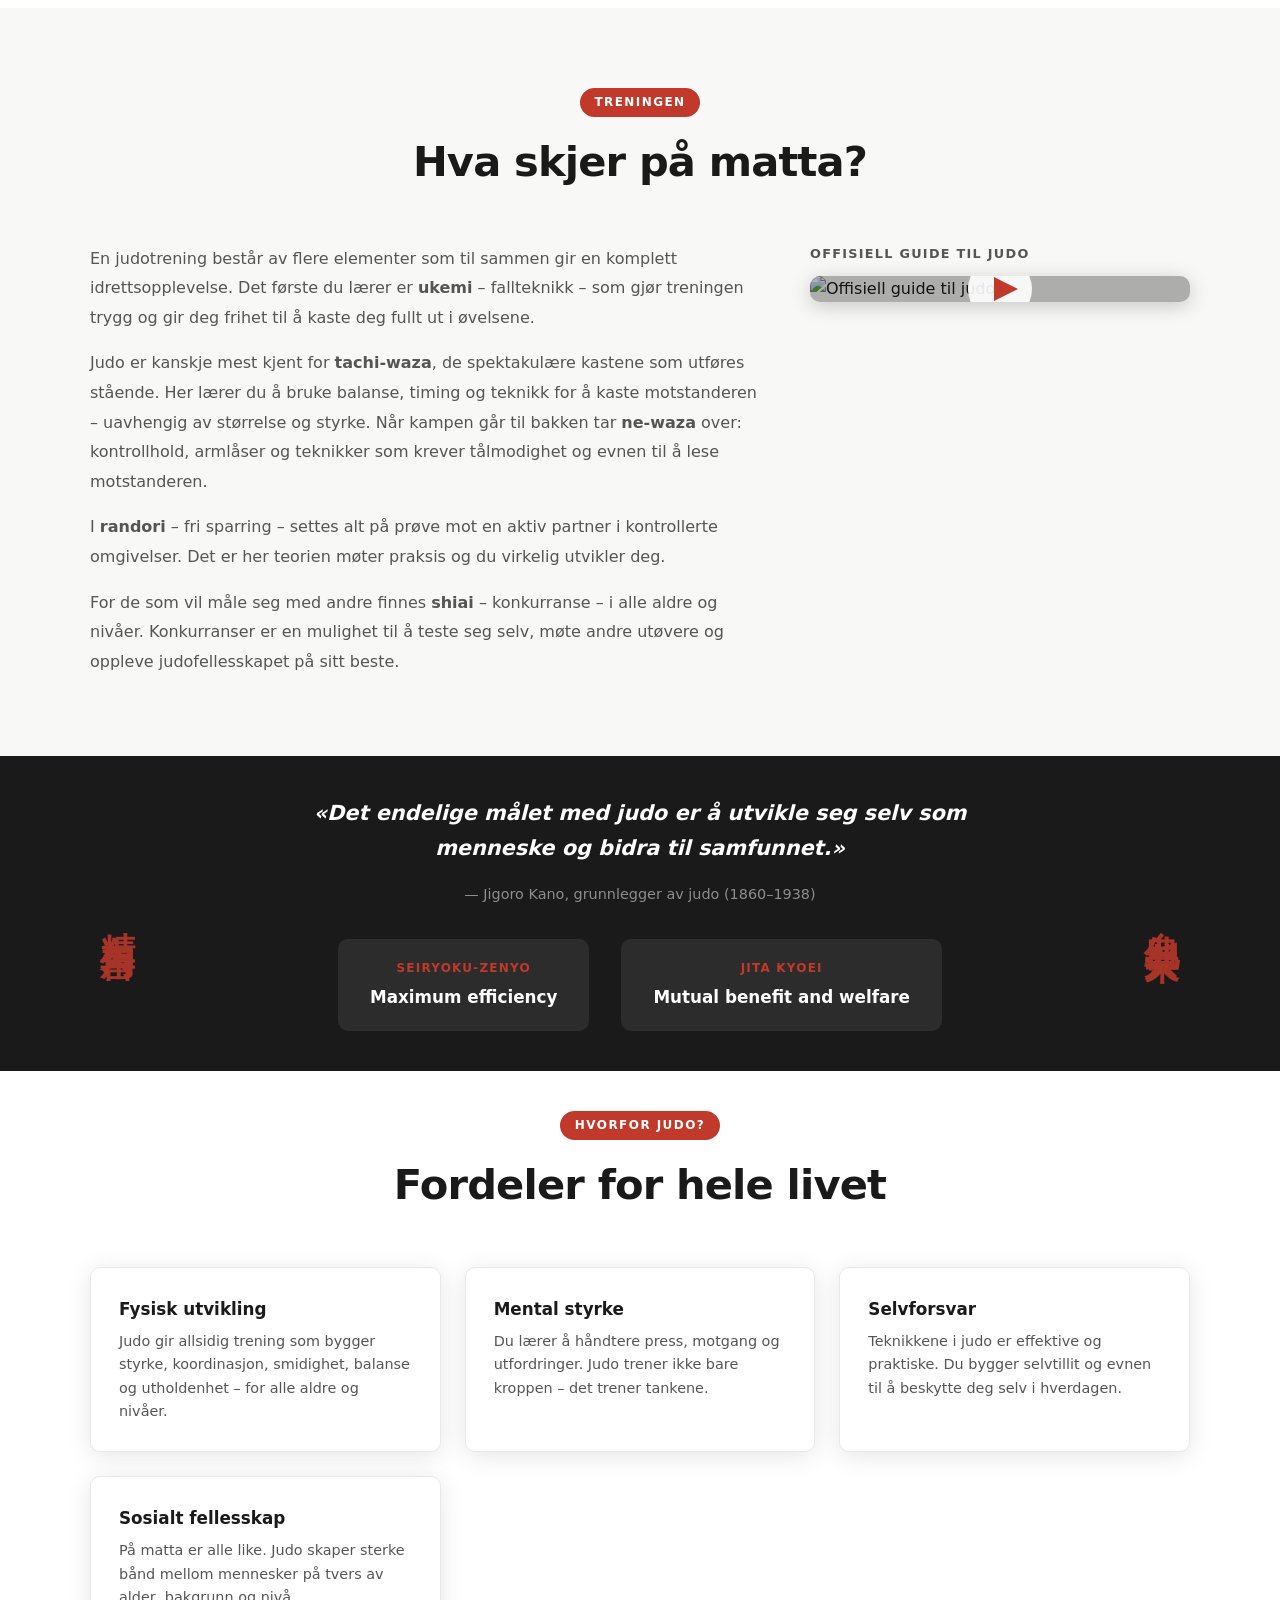
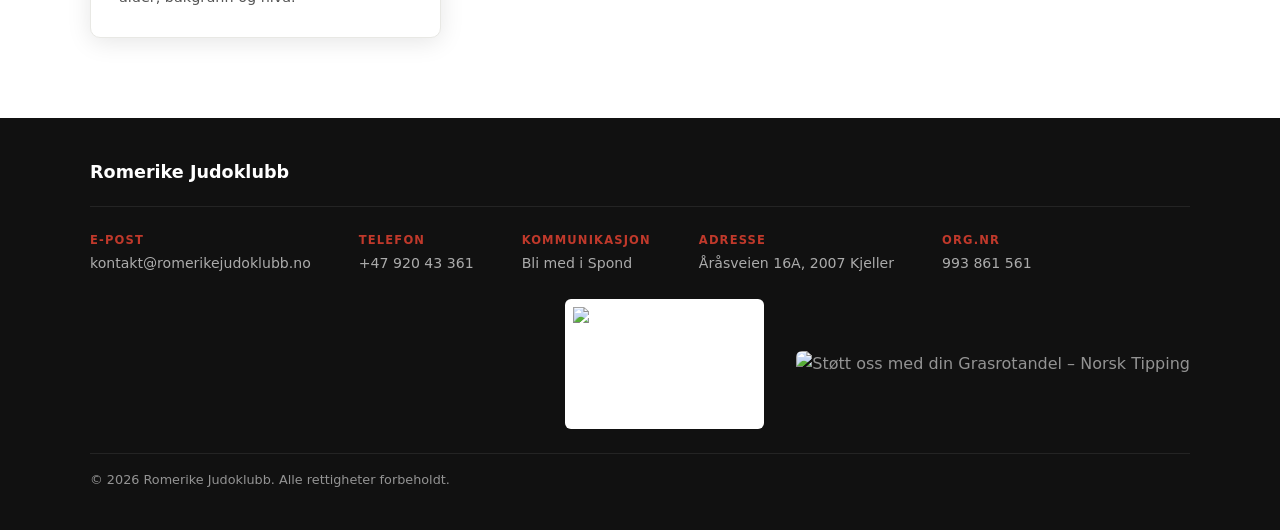
==== commit bfd5ce5c: "Oppdater tittel og meta-beskrivelse for SEO på forsiden, kurs- og judo-siden" ====
--- a/hva-er-judo.html
+++ b/hva-er-judo.html
@@ -3,7 +3,8 @@
 <head>
   <meta charset="UTF-8" />
   <meta name="viewport" content="width=device-width, initial-scale=1.0" />
-  <title>Hva er judo? – Romerike Judoklubb</title>
+  <title>Hva er judo? Kampsporten som bygger styrke og selvtillit</title>
+  <meta name="description" content="Judo er en japansk kampsport der du kaster og kontrollerer motstanderen med teknikk og balanse – ikke med slag og spark. Les om historien og filosofien bak judo, og prøv gratis hos oss i Lillestrøm." />
   <link rel="stylesheet" href="style.css" />
   <link rel="icon" href="pictures/logo.webp" type="image/webp">
   <style>
--- a/style.css
+++ b/style.css
@@ -563,10 +563,6 @@
   object-position: center 80%;
 }
 
-.gallery-item img[src*="Mobilitetssirkel"] {
-  object-position: center 40%;
-}
-
 .gallery-tall {
   grid-row: span 2;
 }
